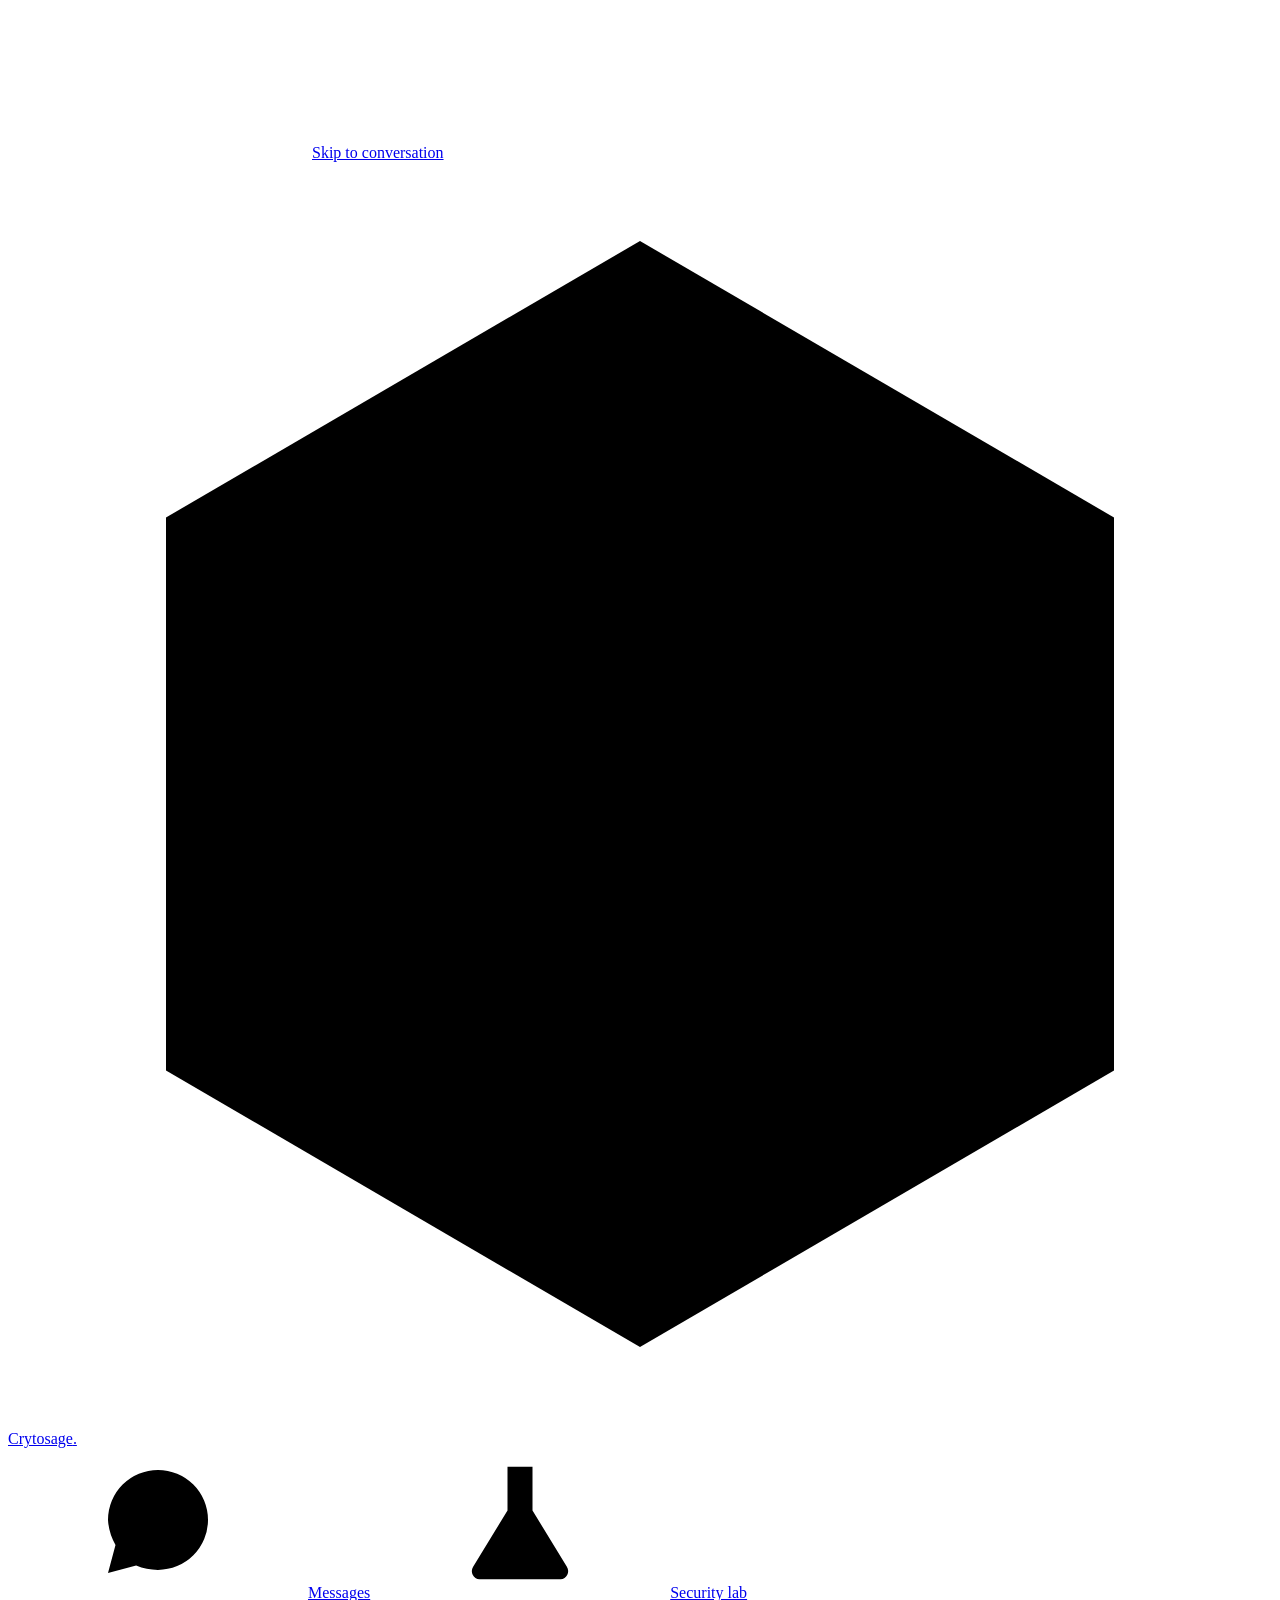
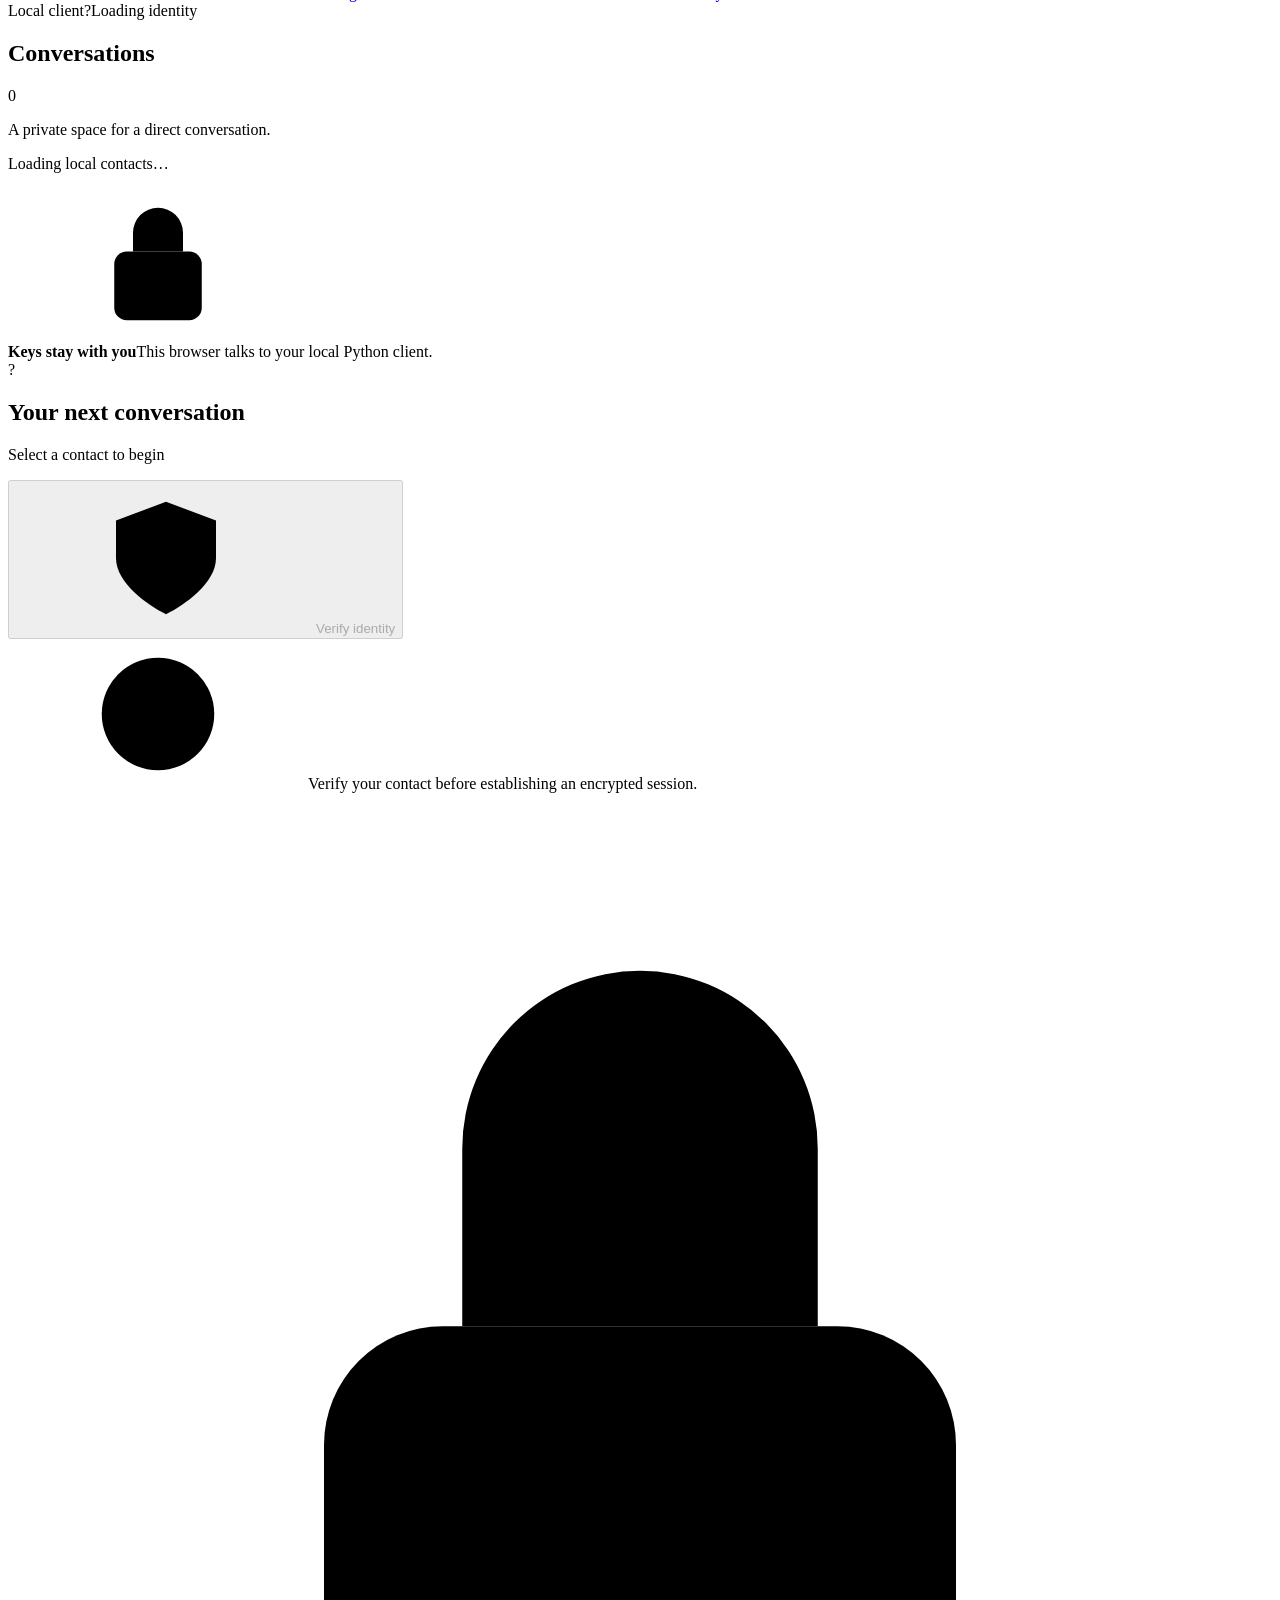
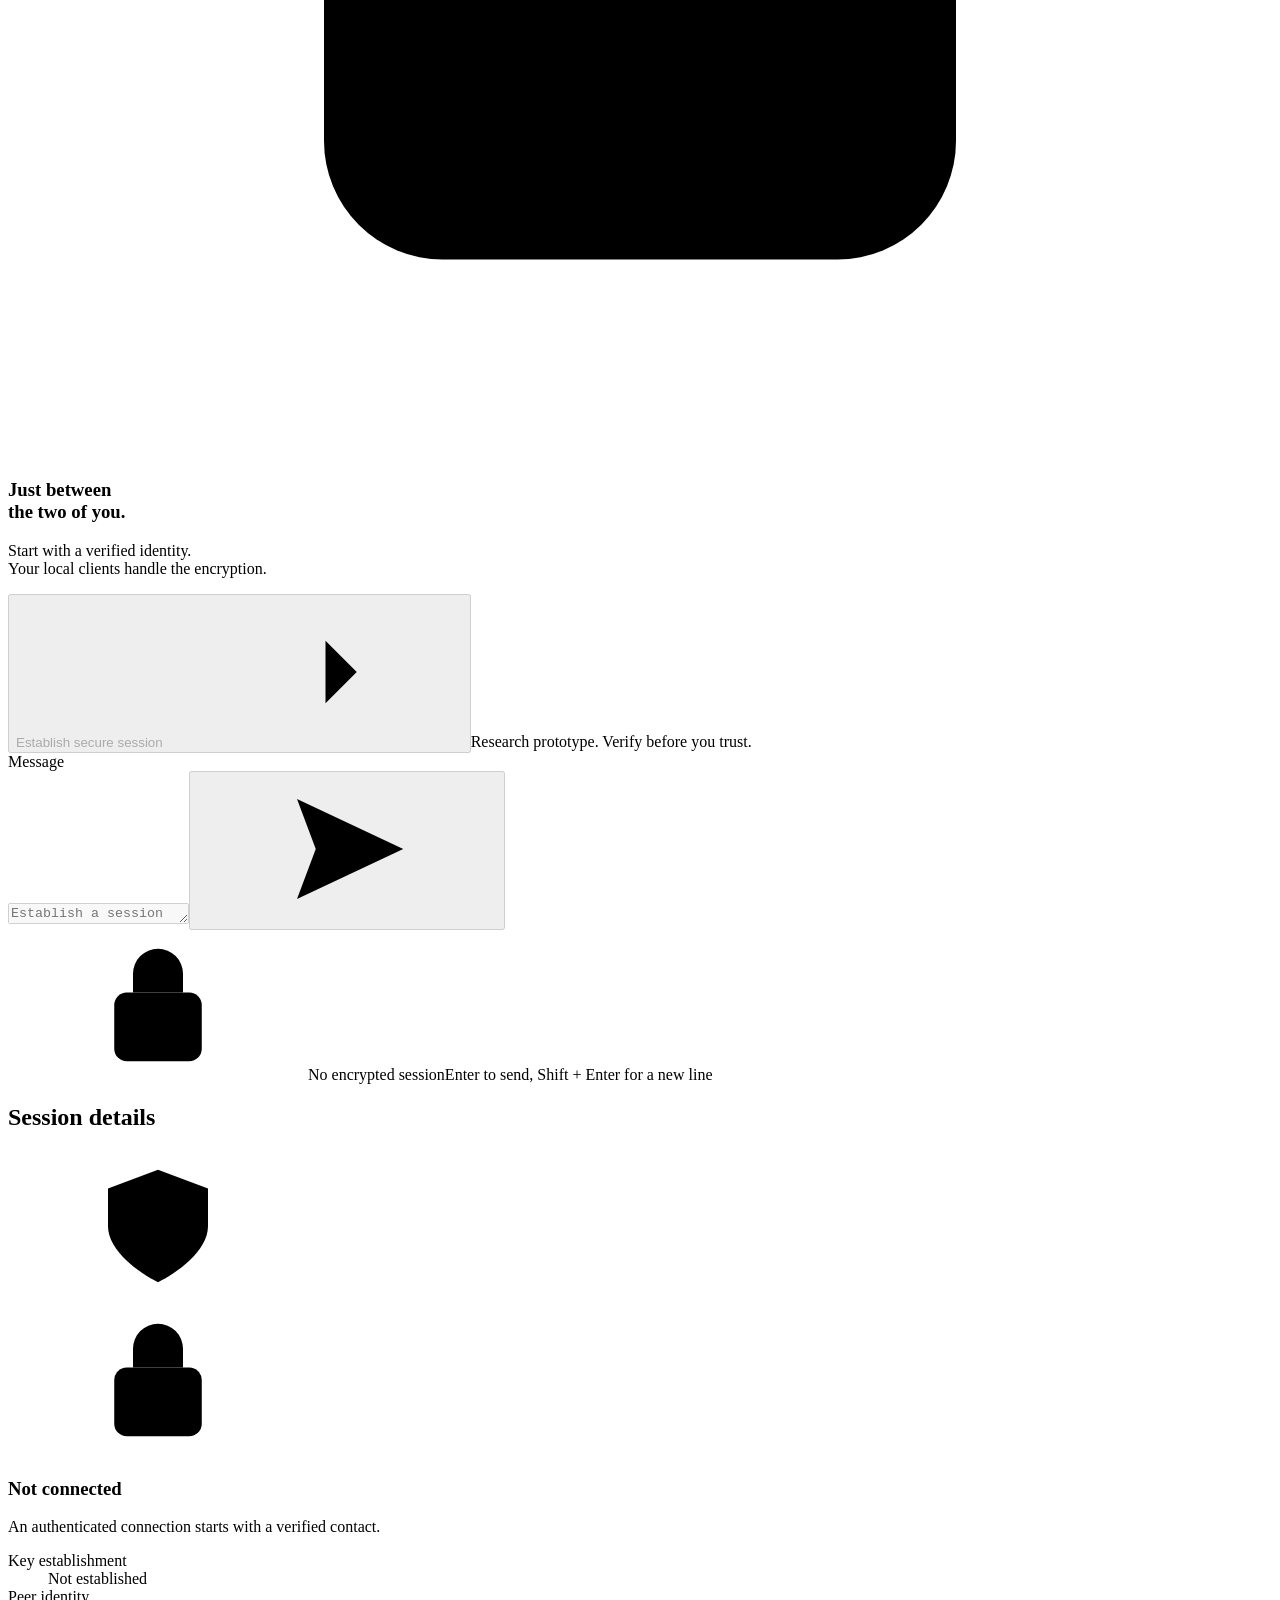
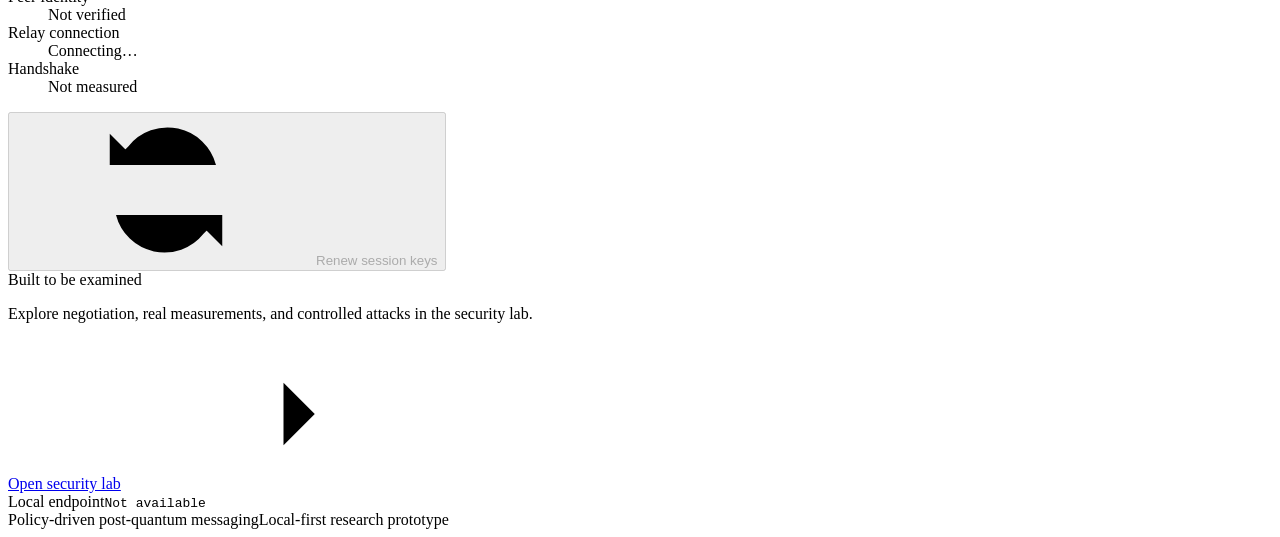
==== client/static/index.html @ b9f287d2 "checkpoint: preserve audited Crytosage V1" ====
<!doctype html>
<html lang="en">
<head>
  <meta charset="utf-8">
  <meta name="viewport" content="width=device-width,initial-scale=1">
  <meta name="color-scheme" content="light">
  <meta name="description" content="A local research messenger with verified identities, policy-driven post-quantum encryption, and an inspectable security lab.">
  <title>Crytosage: Private conversations, examined.</title>
  <link rel="icon" href="/static/favicon.svg" type="image/svg+xml">
  <link rel="stylesheet" href="/static/styles.css">
  <script src="/static/app.js" defer></script>
</head>
<body>
<svg class="icon-library" xmlns="http://www.w3.org/2000/svg" aria-hidden="true"><defs>
  <symbol id="i-message" viewBox="0 0 24 24"><path d="M20 11.5a8 8 0 0 1-8 8 9 9 0 0 1-3.5-.7L4 20l1.2-4.5A9 9 0 0 1 4 11.5a8 8 0 0 1 16 0Z"/><path d="M8 10h8M8 14h5"/></symbol>
  <symbol id="i-shield" viewBox="0 0 24 24"><path d="m12 3 8 3v6c0 4-5 7.5-8 9-3-1.5-8-5-8-9V6l8-3Z"/><path d="m8.5 12 2.5 2.5 4.5-5"/></symbol>
  <symbol id="i-lock" viewBox="0 0 24 24"><rect x="5" y="10" width="14" height="11" rx="2"/><path d="M8 10V7a4 4 0 0 1 8 0v3M12 14v3"/></symbol>
  <symbol id="i-arrow" viewBox="0 0 24 24"><path d="M5 12h14m-5-5 5 5-5 5"/></symbol>
  <symbol id="i-send" viewBox="0 0 24 24"><path d="m4 4 17 8-17 8 3-8-3-8Zm3 8h14"/></symbol>
  <symbol id="i-refresh" viewBox="0 0 24 24"><path d="M20 8a8 8 0 0 0-14-3L3 8m0-5v5h5m-4 8a8 8 0 0 0 14 3l3-3m0 5v-5h-5"/></symbol>
  <symbol id="i-check" viewBox="0 0 24 24"><path d="m5 12 4 4L19 6"/></symbol>
  <symbol id="i-close" viewBox="0 0 24 24"><path d="m6 6 12 12M6 18 18 6"/></symbol>
  <symbol id="i-flask" viewBox="0 0 24 24"><path d="M9 3h6m-5 0v7L4.5 19a1.3 1.3 0 0 0 1 2h13a1.3 1.3 0 0 0 1-2L14 10V3M7 15h10"/></symbol>
  <symbol id="i-chart" viewBox="0 0 24 24"><path d="M4 3v18h17M8 16v-5m5 5V7m5 9V4"/></symbol>
  <symbol id="i-copy" viewBox="0 0 24 24"><rect x="8" y="8" width="12" height="13" rx="2"/><path d="M16 8V3H4v13h4"/></symbol>
  <symbol id="i-info" viewBox="0 0 24 24"><circle cx="12" cy="12" r="9"/><path d="M12 11v6m0-10v1"/></symbol>
</defs></svg>
<a class="skip-link" href="#main">Skip to conversation</a>
<div class="app-shell">
  <header class="topbar">
    <a href="#messages" class="wordmark" aria-label="Crytosage home"><svg class="brand-mark" viewBox="0 0 32 32" aria-hidden="true"><path d="M16 2 28 9v14l-12 7L4 23V9Z"/><path d="m10 12 6-3 6 3v8l-6 3-6-3Z"/></svg><span>Crytosage<span class="wordmark-period">.</span></span></a>
    <nav class="main-nav" aria-label="Workspace"><a href="#messages" class="nav-item active" data-view="messages"><svg class="icon" aria-hidden="true"><use href="#i-message"/></svg>Messages</a><a href="#overview" class="nav-item" data-view="overview"><svg class="icon" aria-hidden="true"><use href="#i-flask"/></svg>Security lab</a></nav>
    <div class="identity-menu"><span class="local-label">Local client</span><span class="identity-avatar" id="identity-avatar">?</span><span id="identity-name">Loading identity</span></div>
  </header>
  <div id="connection-warning" class="connection-warning" role="status" hidden>Local client unavailable. Checking the connection…</div>
  <div id="notice" class="notice" role="alert" hidden><span id="notice-text"></span><button type="button" class="icon-button" id="dismiss-notice" aria-label="Dismiss notification"><svg class="icon" aria-hidden="true"><use href="#i-close"/></svg></button></div>
  <div class="workspace" id="messages-view">
    <aside class="contacts-panel" aria-label="Conversations">
      <div class="panel-heading"><h1>Conversations</h1><span class="count" id="contact-count">0</span></div>
      <p class="sidebar-description">A private space for a direct conversation.</p>
      <div class="contact-list" id="contact-list"><p class="loading-label">Loading local contacts…</p></div>
      <div class="sidebar-footer"><svg class="icon" aria-hidden="true"><use href="#i-lock"/></svg><div><strong>Keys stay with you</strong><span>This browser talks to your local Python client.</span></div></div>
    </aside>
    <main class="conversation" id="main" tabindex="-1">
      <header class="conversation-header"><div class="peer-identity"><span class="peer-avatar" id="peer-avatar">?</span><div><h2 id="peer-name">Your next conversation</h2><p id="peer-status">Select a contact to begin</p></div></div><button type="button" class="button button-quiet" id="verify-button" disabled><svg class="icon" aria-hidden="true"><use href="#i-shield"/></svg><span>Verify identity</span></button></header>
      <div class="session-banner" id="session-banner"><svg class="icon" aria-hidden="true"><use href="#i-info"/></svg><span id="session-banner-text">Verify your contact before establishing an encrypted session.</span></div>
      <div class="message-scroll" id="message-scroll">
        <div class="conversation-empty" id="conversation-empty"><div class="empty-symbol"><svg viewBox="0 0 64 64" aria-hidden="true"><rect x="16" y="27" width="32" height="27" rx="6"/><path d="M23 27V18a9 9 0 0 1 18 0v9M32 37v7"/></svg></div><h3>Just between<br>the two of you.</h3><p>Start with a verified identity.<br>Your local clients handle the encryption.</p><button type="button" class="button button-primary" id="start-button" disabled>Establish secure session<svg class="icon" aria-hidden="true"><use href="#i-arrow"/></svg></button><span class="empty-footnote">Research prototype. Verify before you trust.</span></div>
        <ol class="messages" id="messages" aria-label="Conversation messages" aria-live="polite" aria-relevant="additions" hidden></ol>
      </div>
      <form class="composer" id="message-form"><label class="sr-only" for="message-input">Message</label><div class="composer-input-wrap"><textarea id="message-input" rows="1" maxlength="4000" placeholder="Establish a session to write a message…" disabled></textarea><button type="submit" class="send-button" id="send-button" aria-label="Send encrypted message" disabled><svg class="icon" aria-hidden="true"><use href="#i-send"/></svg></button></div><div class="composer-meta"><span><svg class="icon" aria-hidden="true"><use href="#i-lock"/></svg><span id="composer-status">No encrypted session</span></span><span>Enter to send, Shift + Enter for a new line</span></div></form>
    </main>
    <aside class="session-panel" aria-label="Session information"><div class="panel-heading"><h2>Session details</h2><svg class="icon" aria-hidden="true"><use href="#i-shield"/></svg></div><div class="session-state"><span class="session-state-icon"><svg class="icon" aria-hidden="true"><use href="#i-lock"/></svg></span><h3 id="session-state-label">Not connected</h3><p id="session-state-description">An authenticated connection starts with a verified contact.</p></div><dl class="session-properties"><div><dt>Key establishment</dt><dd id="detail-algorithm">Not established</dd></div><div><dt>Peer identity</dt><dd id="detail-trust">Not verified</dd></div><div><dt>Relay connection</dt><dd id="detail-relay">Connecting…</dd></div><div><dt>Handshake</dt><dd id="detail-handshake">Not measured</dd></div></dl><button type="button" class="button button-outline full-width" id="rekey-button" disabled><svg class="icon" aria-hidden="true"><use href="#i-refresh"/></svg>Renew session keys</button><div class="research-note"><span class="small-heading">Built to be examined</span><p>Explore negotiation, real measurements, and controlled attacks in the security lab.</p><a href="#overview">Open security lab<svg class="icon" aria-hidden="true"><use href="#i-arrow"/></svg></a></div><div class="client-location"><span class="client-label">Local endpoint</span><code id="client-endpoint">Not available</code></div></aside>
  </div>
  <main class="lab-view" id="lab-view" tabindex="-1" hidden>
    <header class="lab-heading"><div><h1>Security, under examination.</h1><p>Observe the protocol. Challenge its boundaries. Measure what runs.</p></div><span class="research-badge"><svg class="icon" aria-hidden="true"><use href="#i-flask"/></svg>Research prototype</span></header>
    <nav class="lab-tabs" aria-label="Security lab sections"><a href="#overview" data-lab="overview">Session overview</a><a href="#attacks" data-lab="attacks">Attack lab</a><a href="#benchmarks" data-lab="benchmarks">Benchmarks</a></nav>
    <section class="lab-section" id="overview-section" aria-labelledby="overview-title"><div class="section-title"><h2 id="overview-title">The current session</h2><span id="lab-session-status">No session established</span></div><div class="overview-grid"><div class="overview-main"><dl class="metric-strip"><div><dt>Selected algorithm</dt><dd id="lab-algorithm">Not established</dd></div><div><dt>Security level</dt><dd id="lab-security-level">Not available</dd></div><div><dt>Handshake time</dt><dd id="lab-handshake">Not measured</dd></div></dl><div class="decision-block"><h3>Why this algorithm?</h3><p id="selection-reason">The policy engine will explain its decision after authenticated negotiation.</p></div><div class="metric-table-wrap"><h3>Client measurements</h3><table class="data-table"><thead><tr><th scope="col">Measurement</th><th scope="col">Observed value</th></tr></thead><tbody id="metrics-body"><tr><td colspan="2" class="empty-table">Measurements appear after a session runs.</td></tr></tbody></table></div></div><aside class="protocol-note"><h3>A clear trust boundary.</h3><p>The relay routes encrypted envelopes. Identity signing, shared-secret derivation, and message encryption belong to the local Python clients.</p><p class="muted">This simplified research protocol is not Signal’s Double Ratchet or a production-certified messenger.</p><a href="#messages">Back to the conversation<svg class="icon" aria-hidden="true"><use href="#i-arrow"/></svg></a></aside></div><div class="section-title event-title"><h2>Security event history</h2><span>Reported by this local client</span></div><ol id="events-list" class="events-list"><li class="empty-table">No events recorded yet.</li></ol></section>
    <section class="lab-section" id="attacks-section" aria-labelledby="attacks-title" hidden><div class="section-title"><div><h2 id="attacks-title">Put the protocol to the test.</h2><p>Controlled attacks against this project’s own session. Results come from real validation.</p></div></div><div class="attack-layout"><form id="attack-form" class="attack-form"><label for="attack-scenario">Attack scenario</label><select id="attack-scenario"><option value="downgrade">Algorithm downgrade</option><option value="identity">Identity substitution</option><option value="replay">Message replay</option><option value="tamper">Ciphertext tampering</option><option value="invalid">Invalid cryptographic input</option></select><p id="attack-explanation" class="field-hint">Modify authenticated negotiation to try to force a different algorithm.</p><button type="submit" class="button button-primary" id="attack-button"><svg class="icon" aria-hidden="true"><use href="#i-flask"/></svg>Run controlled attack</button><p class="muted small">Experiments use an isolated real protocol pair. Your active conversation is unchanged.</p></form><div class="attack-result" id="attack-result" aria-live="polite"><svg class="icon" aria-hidden="true"><use href="#i-shield"/></svg><h3>No experiment run yet.</h3><p>Select a scenario to see whether the client rejects it, and why.</p></div></div><div class="section-title event-title"><h2>Automated security checks</h2><button type="button" id="report-button" class="button button-outline">Load latest test report</button></div><div id="test-report" class="report-output"><p class="empty-table">Load the report to inspect recorded test outcomes.</p></div></section>
    <section class="lab-section" id="benchmarks-section" aria-labelledby="benchmarks-title" hidden><div class="section-title"><div><h2 id="benchmarks-title">Measure the real implementation.</h2><p>Compare available KEMs at equivalent security levels. Unavailable algorithms stay visible.</p></div><button type="button" class="button button-primary" id="benchmark-button"><svg class="icon" aria-hidden="true"><use href="#i-chart"/></svg>Run 10 trials</button></div><div class="benchmark-caution"><svg class="icon" aria-hidden="true"><use href="#i-info"/></svg><p>These are local research measurements, not a security ranking. Host load and implementation versions affect results.</p></div><div id="benchmark-output"><p class="empty-table benchmark-empty">No benchmark results yet. Run a trial to collect latency, size, CPU, and memory measurements.</p></div></section>
  </main>
  <footer class="app-footer"><span>Policy-driven post-quantum messaging</span><span>Local-first research prototype</span></footer>
</div>
<dialog id="verify-dialog" aria-labelledby="verify-title"><form id="verify-form"><div class="dialog-heading"><h2 id="verify-title">Know who you’re talking to.</h2><button type="button" class="icon-button" id="close-verify" aria-label="Close identity verification"><svg class="icon" aria-hidden="true"><use href="#i-close"/></svg></button></div><p>Compare these fingerprints through a trusted channel. A valid signature alone does not establish who your contact is.</p><div class="fingerprint-block"><span>Your identity: <strong id="verify-self-name">Not available</strong></span><code id="self-fingerprint">Not available</code><button type="button" id="copy-fingerprint" class="button button-quiet"><svg class="icon" aria-hidden="true"><use href="#i-copy"/></svg>Copy your fingerprint</button></div><div class="fingerprint-block"><span>Presented identity: <strong id="verify-peer-name">Not available</strong></span><code id="peer-fingerprint">Not available</code></div><label for="trusted-fingerprint">Fingerprint confirmed through your trusted channel</label><input id="trusted-fingerprint" name="fingerprint" type="text" autocomplete="off" spellcheck="false" required placeholder="Paste the independently confirmed fingerprint"><p class="field-hint">Ask your contact to read their own fingerprint. Do not use the relay as your verification channel.</p><p id="verify-error" class="inline-error" role="alert" hidden></p><button type="submit" class="button button-primary full-width" id="trust-submit"><svg class="icon" aria-hidden="true"><use href="#i-shield"/></svg>Verify and trust contact</button></form></dialog>
<noscript><div class="noscript">JavaScript is required for the local messaging interface. Your client and relay can still be tested from the command line.</div></noscript>
</body>
</html>
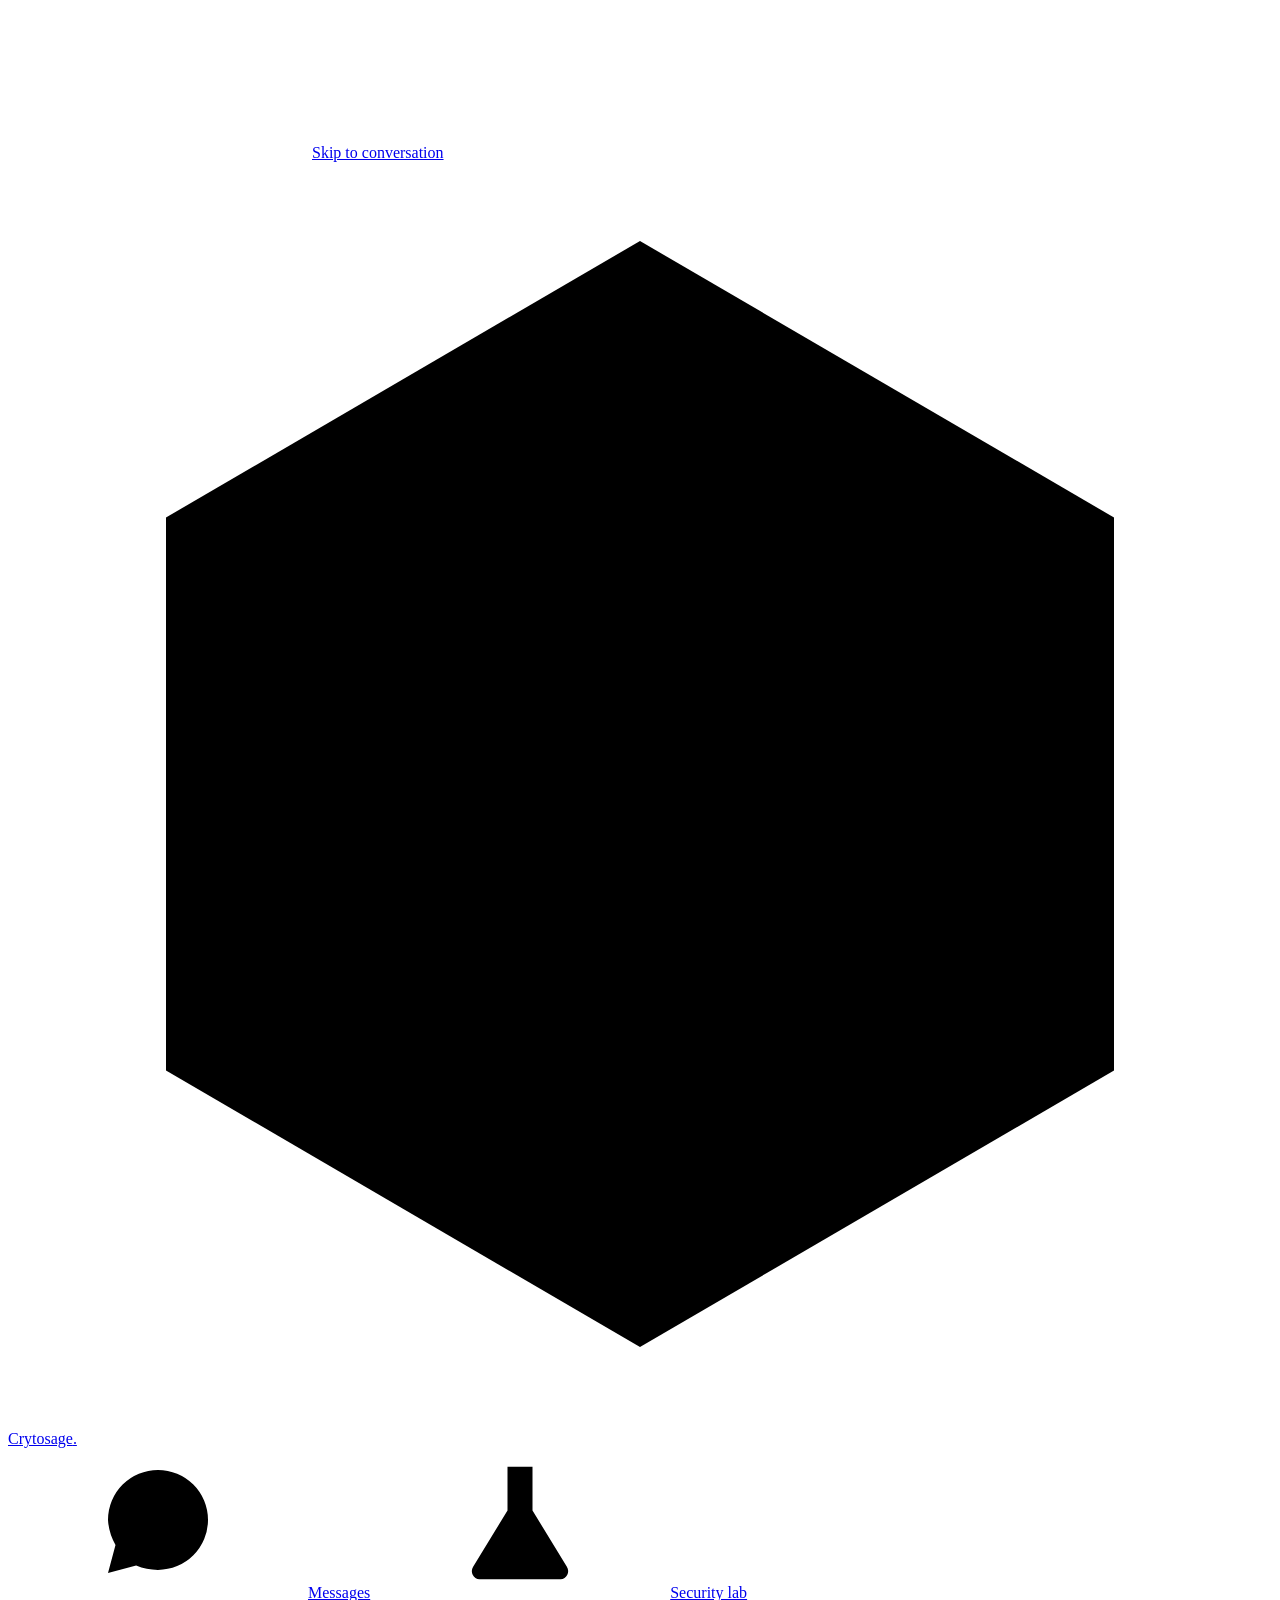
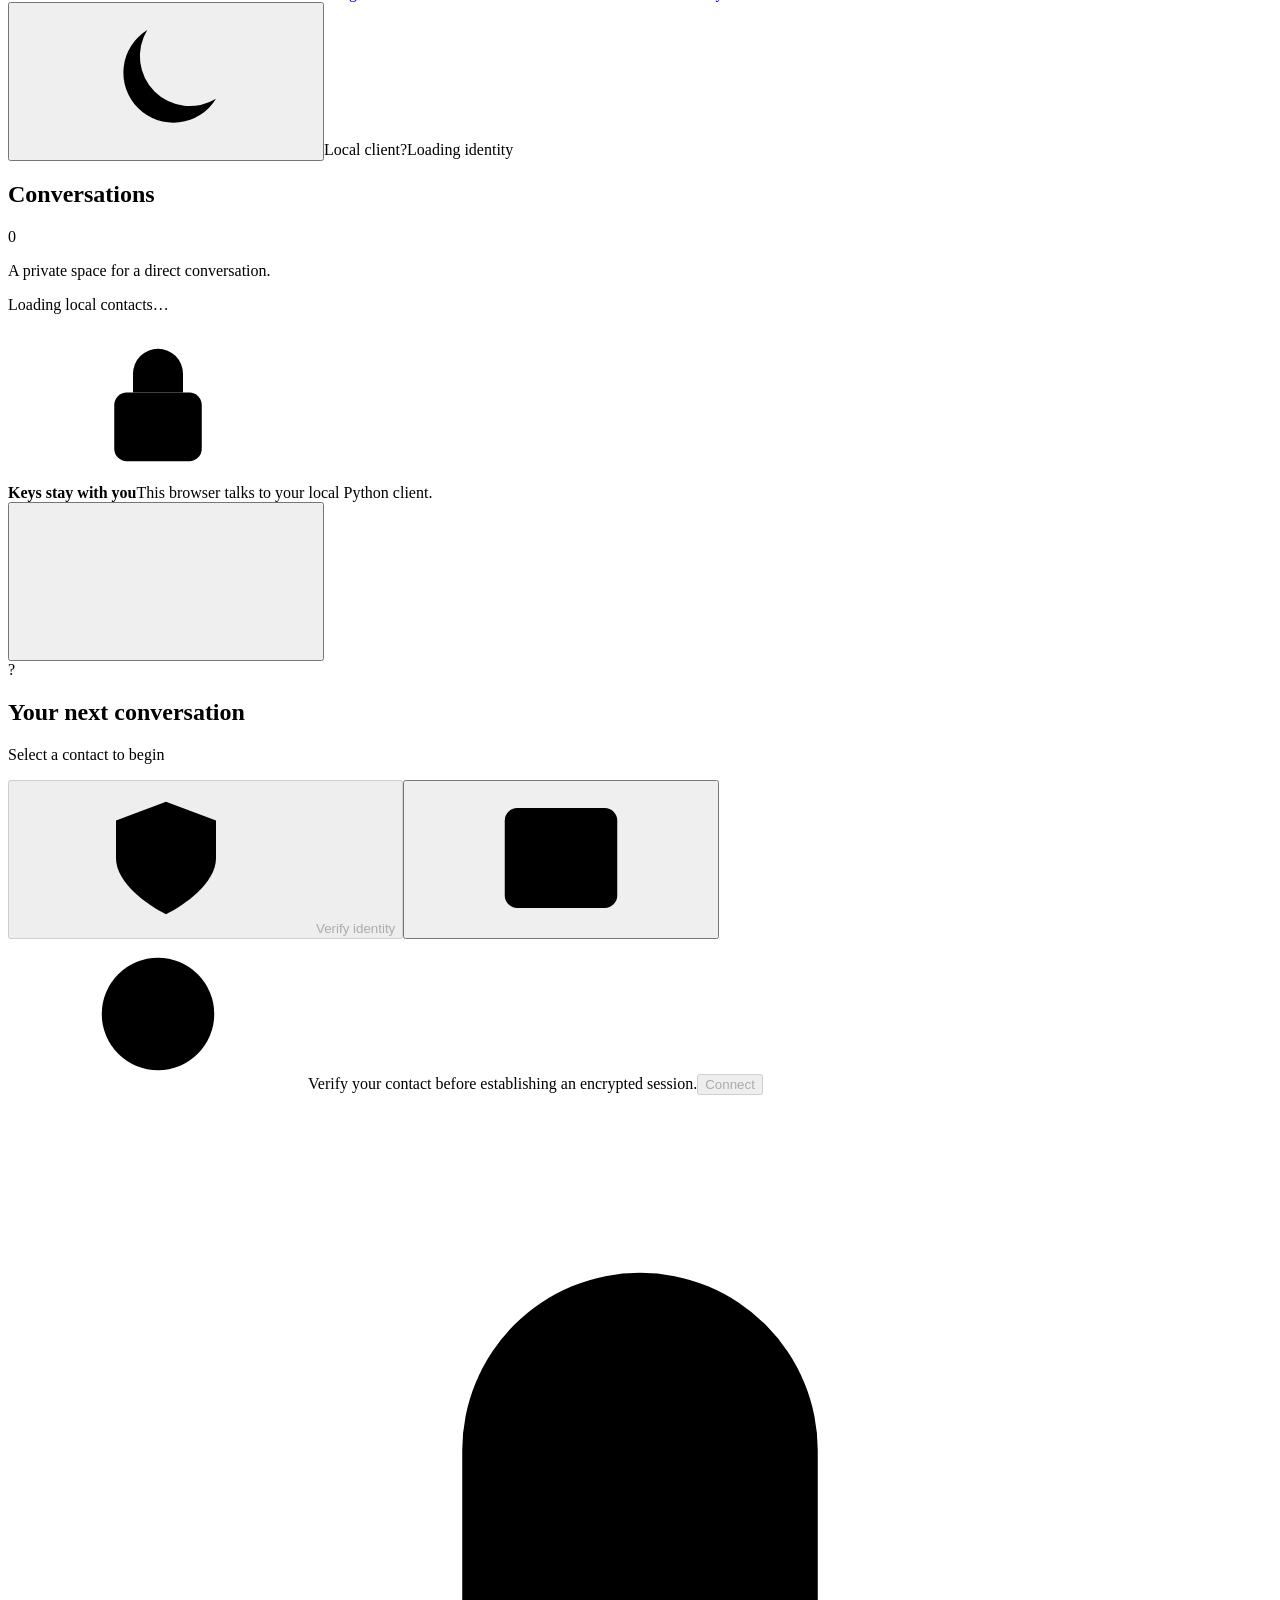
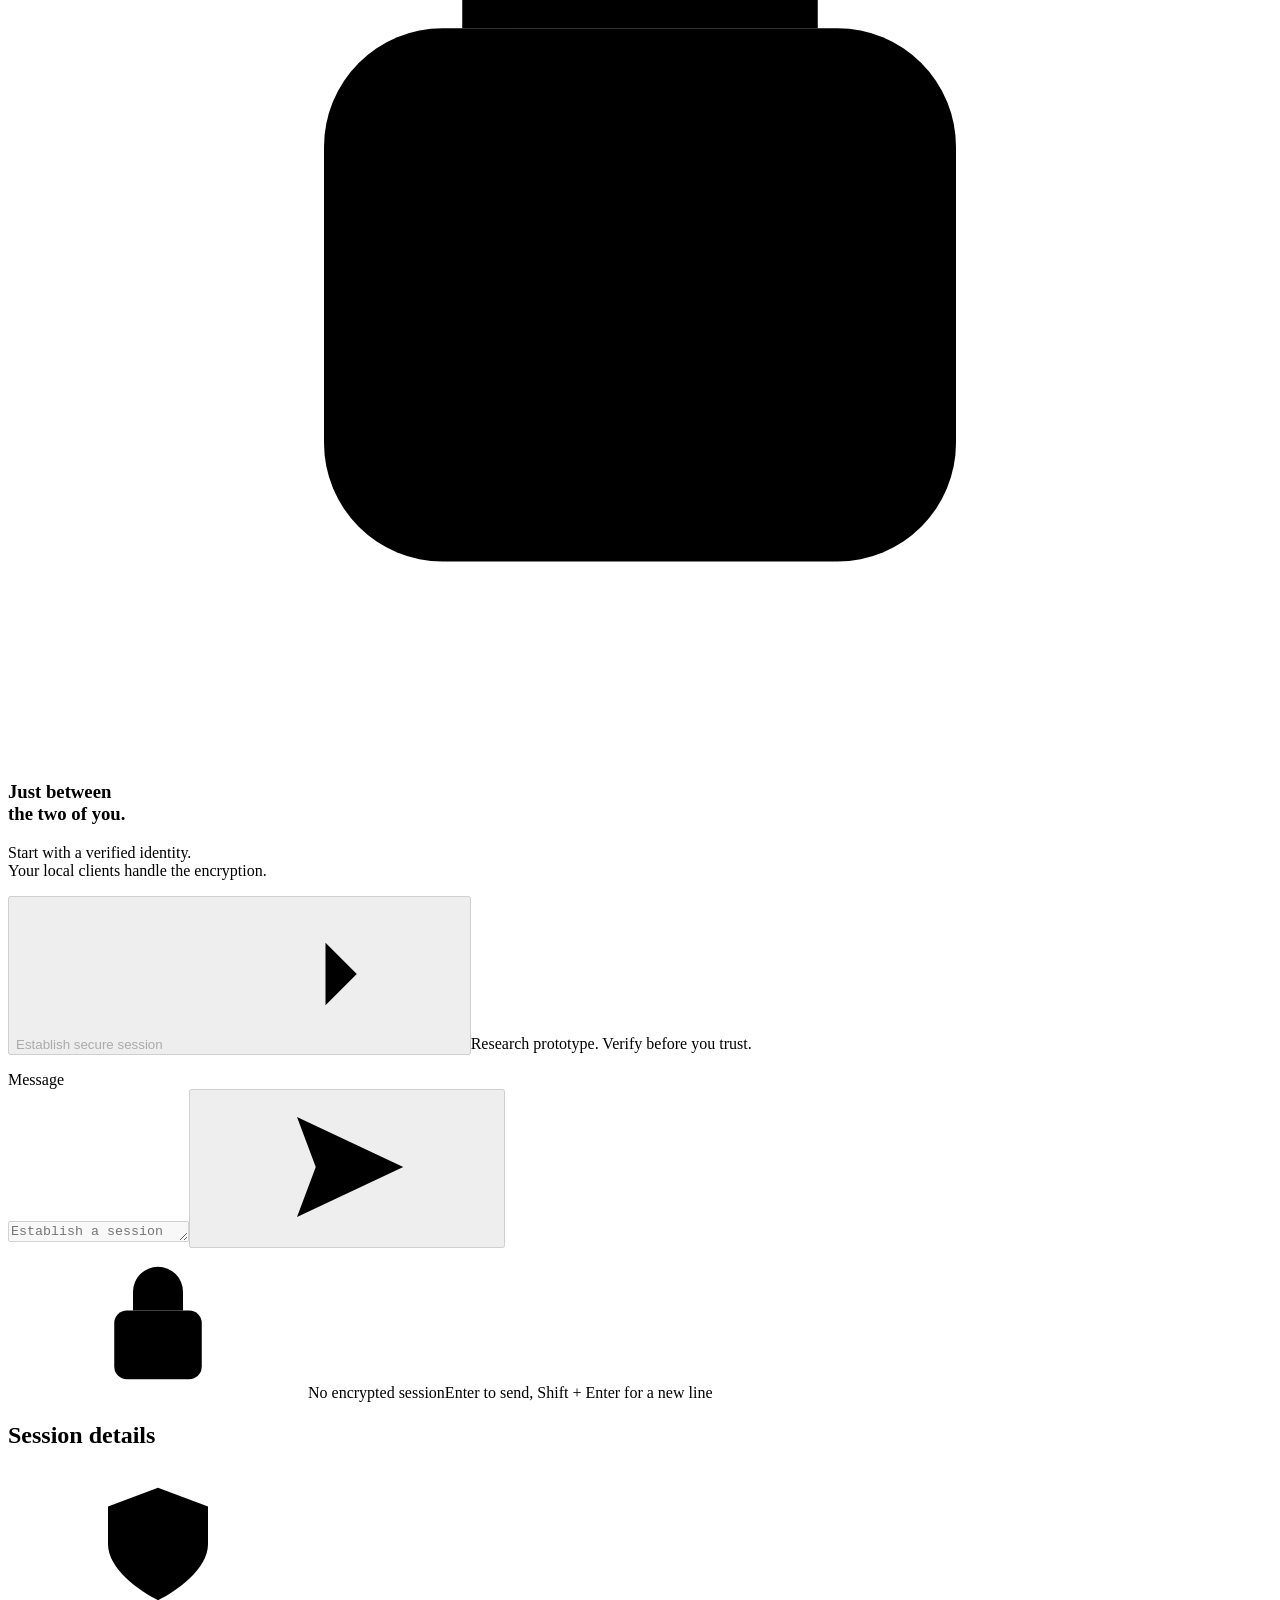
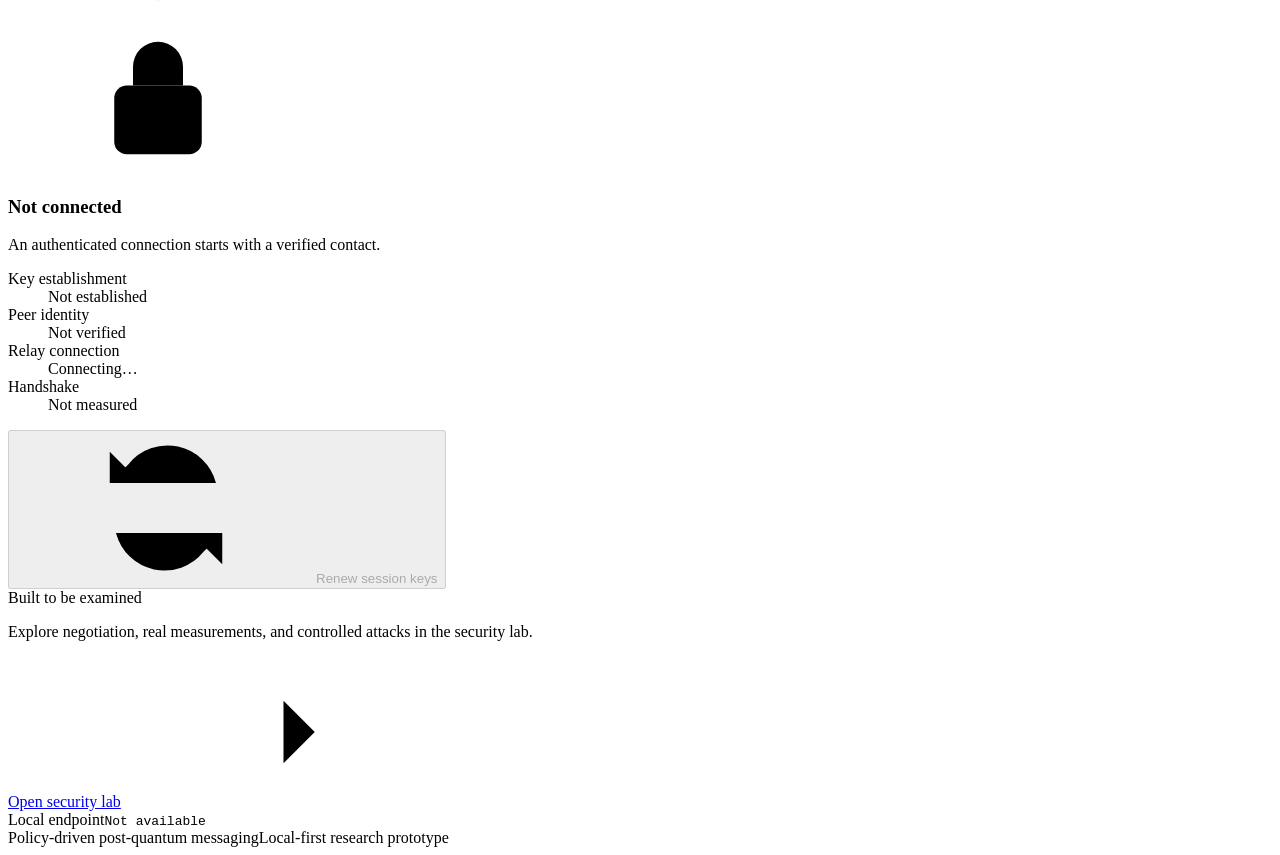
==== commit 9a618776: "checkpoint: expand Crytosage V2 security and research tools" ====
--- a/client/static/index.html
+++ b/client/static/index.html
@@ -3,7 +3,7 @@
 <head>
   <meta charset="utf-8">
   <meta name="viewport" content="width=device-width,initial-scale=1">
-  <meta name="color-scheme" content="light">
+  <meta name="color-scheme" content="light dark">
   <meta name="description" content="A local research messenger with verified identities, policy-driven post-quantum encryption, and an inspectable security lab.">
   <title>Crytosage: Private conversations, examined.</title>
   <link rel="icon" href="/static/favicon.svg" type="image/svg+xml">
@@ -24,44 +24,53 @@
   <symbol id="i-chart" viewBox="0 0 24 24"><path d="M4 3v18h17M8 16v-5m5 5V7m5 9V4"/></symbol>
   <symbol id="i-copy" viewBox="0 0 24 24"><rect x="8" y="8" width="12" height="13" rx="2"/><path d="M16 8V3H4v13h4"/></symbol>
   <symbol id="i-info" viewBox="0 0 24 24"><circle cx="12" cy="12" r="9"/><path d="M12 11v6m0-10v1"/></symbol>
+  <symbol id="i-moon" viewBox="0 0 24 24"><path d="M20 15a8 8 0 0 1-11-11 8 8 0 1 0 11 11Z"/></symbol>
+  <symbol id="i-panel" viewBox="0 0 24 24"><rect x="3" y="4" width="18" height="16" rx="2"/><path d="M15 4v16"/></symbol>
+  <symbol id="i-menu" viewBox="0 0 24 24"><path d="M4 6h16M4 12h16M4 18h16"/></symbol>
 </defs></svg>
 <a class="skip-link" href="#main">Skip to conversation</a>
 <div class="app-shell">
   <header class="topbar">
     <a href="#messages" class="wordmark" aria-label="Crytosage home"><svg class="brand-mark" viewBox="0 0 32 32" aria-hidden="true"><path d="M16 2 28 9v14l-12 7L4 23V9Z"/><path d="m10 12 6-3 6 3v8l-6 3-6-3Z"/></svg><span>Crytosage<span class="wordmark-period">.</span></span></a>
     <nav class="main-nav" aria-label="Workspace"><a href="#messages" class="nav-item active" data-view="messages"><svg class="icon" aria-hidden="true"><use href="#i-message"/></svg>Messages</a><a href="#overview" class="nav-item" data-view="overview"><svg class="icon" aria-hidden="true"><use href="#i-flask"/></svg>Security lab</a></nav>
-    <div class="identity-menu"><span class="local-label">Local client</span><span class="identity-avatar" id="identity-avatar">?</span><span id="identity-name">Loading identity</span></div>
+    <div class="identity-menu"><button type="button" class="icon-button" id="theme-toggle" aria-label="Switch to dark mode" aria-pressed="false"><svg class="icon" aria-hidden="true"><use href="#i-moon"/></svg></button><span class="local-label">Local client</span><span class="identity-avatar" id="identity-avatar">?</span><span id="identity-name">Loading identity</span></div>
   </header>
   <div id="connection-warning" class="connection-warning" role="status" hidden>Local client unavailable. Checking the connection…</div>
   <div id="notice" class="notice" role="alert" hidden><span id="notice-text"></span><button type="button" class="icon-button" id="dismiss-notice" aria-label="Dismiss notification"><svg class="icon" aria-hidden="true"><use href="#i-close"/></svg></button></div>
   <div class="workspace" id="messages-view">
-    <aside class="contacts-panel" aria-label="Conversations">
+    <aside id="contacts-panel" class="contacts-panel" aria-label="Conversations">
       <div class="panel-heading"><h1>Conversations</h1><span class="count" id="contact-count">0</span></div>
       <p class="sidebar-description">A private space for a direct conversation.</p>
       <div class="contact-list" id="contact-list"><p class="loading-label">Loading local contacts…</p></div>
       <div class="sidebar-footer"><svg class="icon" aria-hidden="true"><use href="#i-lock"/></svg><div><strong>Keys stay with you</strong><span>This browser talks to your local Python client.</span></div></div>
     </aside>
     <main class="conversation" id="main" tabindex="-1">
-      <header class="conversation-header"><div class="peer-identity"><span class="peer-avatar" id="peer-avatar">?</span><div><h2 id="peer-name">Your next conversation</h2><p id="peer-status">Select a contact to begin</p></div></div><button type="button" class="button button-quiet" id="verify-button" disabled><svg class="icon" aria-hidden="true"><use href="#i-shield"/></svg><span>Verify identity</span></button></header>
-      <div class="session-banner" id="session-banner"><svg class="icon" aria-hidden="true"><use href="#i-info"/></svg><span id="session-banner-text">Verify your contact before establishing an encrypted session.</span></div>
+      <header class="conversation-header"><button type="button" class="icon-button mobile-menu" id="contacts-toggle" aria-label="Show conversations" aria-expanded="false" aria-controls="contacts-panel"><svg class="icon" aria-hidden="true"><use href="#i-menu"/></svg></button><div class="peer-identity"><span class="peer-avatar" id="peer-avatar">?</span><div><h2 id="peer-name">Your next conversation</h2><p id="peer-status">Select a contact to begin</p></div></div><button type="button" class="button button-quiet" id="verify-button" disabled><svg class="icon" aria-hidden="true"><use href="#i-shield"/></svg><span>Verify identity</span></button><button type="button" class="icon-button" id="details-toggle" aria-label="Toggle session details" aria-expanded="true" aria-controls="session-details"><svg class="icon" aria-hidden="true"><use href="#i-panel"/></svg></button></header>
+      <div class="session-banner" id="session-banner"><svg class="icon" aria-hidden="true"><use href="#i-info"/></svg><span id="session-banner-text">Verify your contact before establishing an encrypted session.</span><button type="button" id="reconnect-button" class="button button-outline" disabled>Connect</button></div>
       <div class="message-scroll" id="message-scroll">
         <div class="conversation-empty" id="conversation-empty"><div class="empty-symbol"><svg viewBox="0 0 64 64" aria-hidden="true"><rect x="16" y="27" width="32" height="27" rx="6"/><path d="M23 27V18a9 9 0 0 1 18 0v9M32 37v7"/></svg></div><h3>Just between<br>the two of you.</h3><p>Start with a verified identity.<br>Your local clients handle the encryption.</p><button type="button" class="button button-primary" id="start-button" disabled>Establish secure session<svg class="icon" aria-hidden="true"><use href="#i-arrow"/></svg></button><span class="empty-footnote">Research prototype. Verify before you trust.</span></div>
-        <ol class="messages" id="messages" aria-label="Conversation messages" aria-live="polite" aria-relevant="additions" hidden></ol>
+        <ol class="messages" id="messages" aria-label="Conversation messages"  hidden></ol>
       </div>
-      <form class="composer" id="message-form"><label class="sr-only" for="message-input">Message</label><div class="composer-input-wrap"><textarea id="message-input" rows="1" maxlength="4000" placeholder="Establish a session to write a message…" disabled></textarea><button type="submit" class="send-button" id="send-button" aria-label="Send encrypted message" disabled><svg class="icon" aria-hidden="true"><use href="#i-send"/></svg></button></div><div class="composer-meta"><span><svg class="icon" aria-hidden="true"><use href="#i-lock"/></svg><span id="composer-status">No encrypted session</span></span><span>Enter to send, Shift + Enter for a new line</span></div></form>
+      <p id="message-announcement" class="sr-only" role="status" aria-live="polite"></p><form class="composer" id="message-form"><label class="sr-only" for="message-input">Message</label><div class="composer-input-wrap"><textarea id="message-input" rows="1" maxlength="4000" placeholder="Establish a session to write a message…" disabled></textarea><button type="submit" class="send-button" id="send-button" aria-label="Send encrypted message" disabled><svg class="icon" aria-hidden="true"><use href="#i-send"/></svg></button></div><div class="composer-meta"><span><svg class="icon" aria-hidden="true"><use href="#i-lock"/></svg><span id="composer-status">No encrypted session</span></span><span>Enter to send, Shift + Enter for a new line</span></div></form>
     </main>
-    <aside class="session-panel" aria-label="Session information"><div class="panel-heading"><h2>Session details</h2><svg class="icon" aria-hidden="true"><use href="#i-shield"/></svg></div><div class="session-state"><span class="session-state-icon"><svg class="icon" aria-hidden="true"><use href="#i-lock"/></svg></span><h3 id="session-state-label">Not connected</h3><p id="session-state-description">An authenticated connection starts with a verified contact.</p></div><dl class="session-properties"><div><dt>Key establishment</dt><dd id="detail-algorithm">Not established</dd></div><div><dt>Peer identity</dt><dd id="detail-trust">Not verified</dd></div><div><dt>Relay connection</dt><dd id="detail-relay">Connecting…</dd></div><div><dt>Handshake</dt><dd id="detail-handshake">Not measured</dd></div></dl><button type="button" class="button button-outline full-width" id="rekey-button" disabled><svg class="icon" aria-hidden="true"><use href="#i-refresh"/></svg>Renew session keys</button><div class="research-note"><span class="small-heading">Built to be examined</span><p>Explore negotiation, real measurements, and controlled attacks in the security lab.</p><a href="#overview">Open security lab<svg class="icon" aria-hidden="true"><use href="#i-arrow"/></svg></a></div><div class="client-location"><span class="client-label">Local endpoint</span><code id="client-endpoint">Not available</code></div></aside>
+    <aside id="session-details" class="session-panel" aria-label="Session information"><div class="panel-heading"><h2>Session details</h2><svg class="icon" aria-hidden="true"><use href="#i-shield"/></svg></div><div class="session-state"><span class="session-state-icon"><svg class="icon" aria-hidden="true"><use href="#i-lock"/></svg></span><h3 id="session-state-label">Not connected</h3><p id="session-state-description">An authenticated connection starts with a verified contact.</p></div><dl class="session-properties"><div><dt>Key establishment</dt><dd id="detail-algorithm">Not established</dd></div><div><dt>Peer identity</dt><dd id="detail-trust">Not verified</dd></div><div><dt>Relay connection</dt><dd id="detail-relay">Connecting…</dd></div><div><dt>Handshake</dt><dd id="detail-handshake">Not measured</dd></div></dl><button type="button" class="button button-outline full-width" id="rekey-button" disabled><svg class="icon" aria-hidden="true"><use href="#i-refresh"/></svg>Renew session keys</button><div class="research-note"><span class="small-heading">Built to be examined</span><p>Explore negotiation, real measurements, and controlled attacks in the security lab.</p><a href="#overview">Open security lab<svg class="icon" aria-hidden="true"><use href="#i-arrow"/></svg></a></div><div class="client-location"><span class="client-label">Local endpoint</span><code id="client-endpoint">Not available</code></div></aside>
   </div>
   <main class="lab-view" id="lab-view" tabindex="-1" hidden>
     <header class="lab-heading"><div><h1>Security, under examination.</h1><p>Observe the protocol. Challenge its boundaries. Measure what runs.</p></div><span class="research-badge"><svg class="icon" aria-hidden="true"><use href="#i-flask"/></svg>Research prototype</span></header>
-    <nav class="lab-tabs" aria-label="Security lab sections"><a href="#overview" data-lab="overview">Session overview</a><a href="#attacks" data-lab="attacks">Attack lab</a><a href="#benchmarks" data-lab="benchmarks">Benchmarks</a></nav>
-    <section class="lab-section" id="overview-section" aria-labelledby="overview-title"><div class="section-title"><h2 id="overview-title">The current session</h2><span id="lab-session-status">No session established</span></div><div class="overview-grid"><div class="overview-main"><dl class="metric-strip"><div><dt>Selected algorithm</dt><dd id="lab-algorithm">Not established</dd></div><div><dt>Security level</dt><dd id="lab-security-level">Not available</dd></div><div><dt>Handshake time</dt><dd id="lab-handshake">Not measured</dd></div></dl><div class="decision-block"><h3>Why this algorithm?</h3><p id="selection-reason">The policy engine will explain its decision after authenticated negotiation.</p></div><div class="metric-table-wrap"><h3>Client measurements</h3><table class="data-table"><thead><tr><th scope="col">Measurement</th><th scope="col">Observed value</th></tr></thead><tbody id="metrics-body"><tr><td colspan="2" class="empty-table">Measurements appear after a session runs.</td></tr></tbody></table></div></div><aside class="protocol-note"><h3>A clear trust boundary.</h3><p>The relay routes encrypted envelopes. Identity signing, shared-secret derivation, and message encryption belong to the local Python clients.</p><p class="muted">This simplified research protocol is not Signal’s Double Ratchet or a production-certified messenger.</p><a href="#messages">Back to the conversation<svg class="icon" aria-hidden="true"><use href="#i-arrow"/></svg></a></aside></div><div class="section-title event-title"><h2>Security event history</h2><span>Reported by this local client</span></div><ol id="events-list" class="events-list"><li class="empty-table">No events recorded yet.</li></ol></section>
-    <section class="lab-section" id="attacks-section" aria-labelledby="attacks-title" hidden><div class="section-title"><div><h2 id="attacks-title">Put the protocol to the test.</h2><p>Controlled attacks against this project’s own session. Results come from real validation.</p></div></div><div class="attack-layout"><form id="attack-form" class="attack-form"><label for="attack-scenario">Attack scenario</label><select id="attack-scenario"><option value="downgrade">Algorithm downgrade</option><option value="identity">Identity substitution</option><option value="replay">Message replay</option><option value="tamper">Ciphertext tampering</option><option value="invalid">Invalid cryptographic input</option></select><p id="attack-explanation" class="field-hint">Modify authenticated negotiation to try to force a different algorithm.</p><button type="submit" class="button button-primary" id="attack-button"><svg class="icon" aria-hidden="true"><use href="#i-flask"/></svg>Run controlled attack</button><p class="muted small">Experiments use an isolated real protocol pair. Your active conversation is unchanged.</p></form><div class="attack-result" id="attack-result" aria-live="polite"><svg class="icon" aria-hidden="true"><use href="#i-shield"/></svg><h3>No experiment run yet.</h3><p>Select a scenario to see whether the client rejects it, and why.</p></div></div><div class="section-title event-title"><h2>Automated security checks</h2><button type="button" id="report-button" class="button button-outline">Load latest test report</button></div><div id="test-report" class="report-output"><p class="empty-table">Load the report to inspect recorded test outcomes.</p></div></section>
-    <section class="lab-section" id="benchmarks-section" aria-labelledby="benchmarks-title" hidden><div class="section-title"><div><h2 id="benchmarks-title">Measure the real implementation.</h2><p>Compare available KEMs at equivalent security levels. Unavailable algorithms stay visible.</p></div><button type="button" class="button button-primary" id="benchmark-button"><svg class="icon" aria-hidden="true"><use href="#i-chart"/></svg>Run 10 trials</button></div><div class="benchmark-caution"><svg class="icon" aria-hidden="true"><use href="#i-info"/></svg><p>These are local research measurements, not a security ranking. Host load and implementation versions affect results.</p></div><div id="benchmark-output"><p class="empty-table benchmark-empty">No benchmark results yet. Run a trial to collect latency, size, CPU, and memory measurements.</p></div></section>
+    <nav class="lab-tabs" aria-label="Security lab sections"><a href="#overview" data-lab="overview">Session overview</a><a href="#selection" data-lab="selection">Selection inspector</a><a href="#policy" data-lab="policy">Policy manager</a><a href="#protocol" data-lab="protocol">Protocol trace</a><a href="#attacks" data-lab="attacks">Attack lab</a><a href="#benchmarks" data-lab="benchmarks">Benchmarks</a><a href="#research" data-lab="research">Research overview</a><a href="#demo" data-lab="demo">Guided demo</a></nav>
+    <section class="lab-section" id="overview-section" aria-labelledby="overview-title"><div class="section-title"><h2 id="overview-title">The current session</h2><span id="lab-session-status">No session established</span></div><div class="overview-grid"><div class="overview-main"><dl class="metric-strip"><div><dt>Selected algorithm</dt><dd id="lab-algorithm">Not established</dd></div><div><dt>Security level</dt><dd id="lab-security-level">Not available</dd></div><div><dt>Handshake time</dt><dd id="lab-handshake">Not measured</dd></div></dl><div id="encryption-overview" class="overview-facts"></div><div class="decision-block"><h3>Why this algorithm?</h3><p id="selection-reason">The policy engine will explain its decision after authenticated negotiation.</p></div><div class="metric-table-wrap"><h3>Client measurements</h3><table class="data-table"><thead><tr><th scope="col">Measurement</th><th scope="col">Observed value</th></tr></thead><tbody id="metrics-body"><tr><td colspan="2" class="empty-table">Measurements appear after a session runs.</td></tr></tbody></table></div></div><aside class="protocol-note"><h3>A clear trust boundary.</h3><p>The relay routes encrypted envelopes. Identity signing, shared-secret derivation, and message encryption belong to the local Python clients.</p><p class="muted">This simplified research protocol is not Signal’s Double Ratchet or a production-certified messenger.</p><a href="#messages">Back to the conversation<svg class="icon" aria-hidden="true"><use href="#i-arrow"/></svg></a></aside></div><div class="section-title event-title"><h2>Security event history</h2><span>Reported by this local client</span></div><ol id="events-list" class="events-list"><li class="empty-table">No events recorded yet.</li></ol></section>
+    <section class="lab-section" id="attacks-section" aria-labelledby="attacks-title" hidden><div class="section-title"><div><h2 id="attacks-title">Put the protocol to the test.</h2><p>Isolated protocol experiments, using real cryptography. Your active conversation is unchanged.</p></div></div><div class="attack-layout"><form id="attack-form" class="attack-form"><label for="attack-scenario">Attack scenario</label><select id="attack-scenario"><option value="downgrade">Algorithm downgrade</option><option value="identity">Identity substitution</option><option value="replay">Message replay</option><option value="tamper">Ciphertext tampering</option><option value="invalid">Invalid cryptographic input</option></select><p id="attack-explanation" class="field-hint">Modify authenticated negotiation to try to force a different algorithm.</p><button type="submit" class="button button-primary" id="attack-button"><svg class="icon" aria-hidden="true"><use href="#i-flask"/></svg>Run controlled attack</button><p class="muted small">Experiments use an isolated real protocol pair. Your active conversation is unchanged.</p></form><div class="attack-result" id="attack-result" aria-live="polite"><svg class="icon" aria-hidden="true"><use href="#i-shield"/></svg><h3>No experiment run yet.</h3><p>Select a scenario to see whether the client rejects it, and why.</p></div></div><div class="export-actions"><a class="button button-outline" href="/api/export/security.html" download>Download security report</a><a class="button button-quiet" href="/api/export/security.json" download>Security JSON</a></div><div class="section-title event-title"><h2>Automated security checks</h2><button type="button" id="report-button" class="button button-outline">Load latest test report</button></div><div id="test-report" class="report-output"><p class="empty-table">Load the report to inspect recorded test outcomes.</p></div></section>
+    <section class="lab-section" id="benchmarks-section" aria-labelledby="benchmarks-title" hidden><div class="section-title"><div><h2 id="benchmarks-title">Measure the real implementation.</h2><p>Compare available KEMs at equivalent security levels. Unavailable algorithms stay visible.</p></div><button type="button" class="button button-primary" id="benchmark-button"><svg class="icon" aria-hidden="true"><use href="#i-chart"/></svg>Run benchmark</button></div><form id="benchmark-config" class="benchmark-config"><div><label for="benchmark-trials">Trials per algorithm</label><select id="benchmark-trials"><option value="30">30 trials</option><option value="100">100 trials</option><option value="300">300 trials</option><option value="custom">Custom</option></select></div><div id="custom-trials-wrap" hidden><label for="benchmark-custom">Custom trials (2–1000)</label><input type="number" id="benchmark-custom" min="2" max="1000" value="30"></div><div><label for="benchmark-delay">Simulated one-way relay delay</label><select id="benchmark-delay"><option value="0">No injected delay</option><option value="10">10 ms per relay delivery</option><option value="50">50 ms per relay delivery</option><option value="100">100 ms per relay delivery</option><option value="250">250 ms per relay delivery</option></select></div></form><div class="export-actions" id="benchmark-exports"><a class="button button-outline" href="/api/export/benchmarks.html" download>Download research report</a><a class="button button-quiet" href="/api/export/benchmarks.csv" download>CSV</a><a class="button button-quiet" href="/api/export/benchmarks.json" download>JSON</a><a class="button button-quiet" href="/api/export/benchmarks.zip" download>Report and charts ZIP</a></div><p id="benchmark-progress" role="status" hidden>Benchmark running. Measurements appear only after the trials complete. Messaging remains available.</p><div class="benchmark-caution"><svg class="icon" aria-hidden="true"><use href="#i-info"/></svg><p>These are local research measurements, not a security ranking. Host load and implementation versions affect results.</p></div><div id="benchmark-output"><p class="empty-table benchmark-empty">No benchmark results yet. Run a trial to collect latency, size, CPU, and memory measurements.</p></div></section>
+
+    <section class="lab-section" id="selection-section" aria-labelledby="selection-title" hidden><div class="section-title"><div><h2 id="selection-title">The decision, step by step.</h2><p>Recorded policy-engine evidence from this local client. Security conditions take precedence over performance.</p></div></div><div id="selection-output"><p class="empty-table">Establish a session to inspect a real negotiation decision.</p></div></section>
+    <section class="lab-section" id="policy-section" aria-labelledby="policy-title" hidden><div class="section-title"><div><h2 id="policy-title">Rules for the next session.</h2><p>Validated local policy changes affect new sessions only. Established sessions keep their negotiated policy.</p></div><button class="button button-outline" type="button" id="policy-reset">Reset to safe defaults</button></div><form id="policy-form"><div class="policy-fields"><div><label for="policy-level">Minimum NIST security level</label><select id="policy-level"><option value="3">Level 3</option><option value="4">Level 4</option><option value="5">Level 5</option></select></div><div><label for="policy-performance">Performance preference</label><select id="policy-performance"><option value="latency">Latency</option><option value="cpu">CPU</option><option value="memory">Memory</option><option value="bandwidth">Bandwidth</option><option value="balanced">Balanced</option></select></div><div><label for="policy-rekey">Messages before re-key (1–100)</label><input id="policy-rekey" type="number" min="1" max="100" value="100" required></div></div><label class="check-field"><input id="policy-experimental" type="checkbox">Allow experimental implementations in new sessions</label><div class="policy-algorithms" id="policy-algorithms"></div><label class="check-field"><input id="policy-confirm" type="checkbox">I explicitly approve any relaxation of the current local policy. The peer’s restrictions still apply.</label><p id="policy-error" class="inline-error" role="alert" hidden></p><div class="form-actions"><button type="submit" id="policy-save" class="button button-primary">Validate and save policy</button><span id="policy-status" role="status">Loading local policy…</span></div><details><summary>Inspect exact local policy JSON</summary><pre id="policy-json" class="json-output"></pre></details></form></section>
+    <section class="lab-section" id="protocol-section" aria-labelledby="protocol-title" hidden><div class="section-title"><div><h2 id="protocol-title">Follow the real exchange.</h2><p>This timeline contains recorded client events. Missing steps are not filled in or presented as live execution.</p></div><button type="button" id="protocol-refresh" class="button button-outline">Refresh recorded trace</button></div><div class="sequence-participants" aria-label="Protocol participants"><span>Local client</span><span>Untrusted relay</span><span>Verified peer</span></div><div class="trust-explanation"><p><strong>Relay can observe:</strong> routing identities, message types, public negotiation data, ciphertext sizes and timing.</p><p><strong>Clients keep:</strong> private keys, KEM shared secrets, derived roots, message keys and decrypted text.</p></div><ol id="protocol-events" class="protocol-events"><li class="empty-table">No protocol events recorded yet. Verify identities and establish a session.</li></ol></section>
+    <section class="lab-section" id="research-section" aria-labelledby="research-title" hidden><div class="section-title"><div><h2 id="research-title">A messenger built for examination.</h2><p>Policy-driven cryptographic agility, authenticated negotiation and reproducible experiments.</p></div><a href="#demo" class="button button-primary">Start guided demonstration</a></div><div class="research-layout"><article><h3>Why this project exists</h3><p>Compare equivalent level-3 post-quantum KEMs while making security policy, identity trust and actual performance visible. Algorithm choice is automatic; mandatory security restrictions always win.</p><h3>One trust boundary, three processes</h3><p>Alice’s local Python client encrypts a message, the untrusted relay forwards its opaque envelope, and Bob’s independent local client authenticates and decrypts it. Each browser talks only to its own loopback client.</p><h3>Two KEMs, different maturity</h3><p>ML-KEM-768 is standardized in FIPS 203. HQC-3 is the current liboqs level-3 identifier, selected for future standardization and experimental in this prototype. ML-DSA-65 authenticates the negotiation; fingerprint pins establish which identity is trusted.</p><h3>What the ratchet guarantees</h3><p>Directional HKDF chains derive fresh message keys, and authenticated fresh sessions renew key material. This simplified research protocol is not Signal’s full Double Ratchet.</p></article><aside><h3>Recorded experimental findings</h3><div id="research-findings"><p>Run a benchmark to show actual findings from this environment.</p></div><h3>Limits of the evidence</h3><p>Tests exercise real implementations but do not prove protocol security. This remains an independently unreviewed university prototype. Cloud measurements do not establish MacBook, LAN or WAN performance.</p><p>Python cannot guarantee complete secret erasure. Local storage protection and its limits are documented; the relay never stores endpoint secrets.</p><a class="button button-outline" href="/api/export/benchmarks.html" download>Export benchmark evidence</a></aside></div></section>
+    <section class="lab-section" id="demo-section" aria-labelledby="demo-title" hidden><div class="section-title"><div><h2 id="demo-title">Present the working system.</h2><p>Follow these steps using the real application controls. Check each result before presenting it.</p></div><a class="button button-outline" id="demo-open-peer" target="_blank" rel="noopener">Open the other demo client</a></div><ol id="demo-steps" class="demo-steps"></ol><p class="field-hint">Only mark an independent identity comparison after checking the other client through a trusted channel. This guide does not bypass policy or create trust automatically.</p></section>
   </main>
   <footer class="app-footer"><span>Policy-driven post-quantum messaging</span><span>Local-first research prototype</span></footer>
 </div>
-<dialog id="verify-dialog" aria-labelledby="verify-title"><form id="verify-form"><div class="dialog-heading"><h2 id="verify-title">Know who you’re talking to.</h2><button type="button" class="icon-button" id="close-verify" aria-label="Close identity verification"><svg class="icon" aria-hidden="true"><use href="#i-close"/></svg></button></div><p>Compare these fingerprints through a trusted channel. A valid signature alone does not establish who your contact is.</p><div class="fingerprint-block"><span>Your identity: <strong id="verify-self-name">Not available</strong></span><code id="self-fingerprint">Not available</code><button type="button" id="copy-fingerprint" class="button button-quiet"><svg class="icon" aria-hidden="true"><use href="#i-copy"/></svg>Copy your fingerprint</button></div><div class="fingerprint-block"><span>Presented identity: <strong id="verify-peer-name">Not available</strong></span><code id="peer-fingerprint">Not available</code></div><label for="trusted-fingerprint">Fingerprint confirmed through your trusted channel</label><input id="trusted-fingerprint" name="fingerprint" type="text" autocomplete="off" spellcheck="false" required placeholder="Paste the independently confirmed fingerprint"><p class="field-hint">Ask your contact to read their own fingerprint. Do not use the relay as your verification channel.</p><p id="verify-error" class="inline-error" role="alert" hidden></p><button type="submit" class="button button-primary full-width" id="trust-submit"><svg class="icon" aria-hidden="true"><use href="#i-shield"/></svg>Verify and trust contact</button></form></dialog>
+<dialog id="verify-dialog" aria-labelledby="verify-title"><form id="verify-form"><div class="dialog-heading"><h2 id="verify-title">Know who you’re talking to.</h2><button type="button" class="icon-button" id="close-verify" aria-label="Close identity verification"><svg class="icon" aria-hidden="true"><use href="#i-close"/></svg></button></div><p>Compare these fingerprints through a trusted channel. A valid signature alone does not establish who your contact is.</p><div class="fingerprint-block"><span>Your identity: <strong id="verify-self-name">Not available</strong></span><code id="self-fingerprint">Not available</code><button type="button" id="copy-fingerprint" class="button button-quiet"><svg class="icon" aria-hidden="true"><use href="#i-copy"/></svg>Copy your fingerprint</button></div><div class="fingerprint-block"><span>Presented identity: <strong id="verify-peer-name">Not available</strong></span><code id="peer-fingerprint">Not available</code></div><div class="safety-numbers"><h3>Public safety numbers</h3><p id="self-safety"></p><p id="peer-safety"></p><p class="field-hint">Grouped fingerprint data makes comparison easier. It does not independently verify a contact.</p></div><div id="identity-change-warning" class="identity-change-warning" hidden><strong>The presented identity changed.</strong><p>Compare the new fingerprint through a trusted channel before replacing the old pin.</p><code id="previous-fingerprint"></code><label class="check-field"><input id="replace-identity" type="checkbox">I independently verified the replacement identity.</label></div><label for="trusted-fingerprint">Fingerprint confirmed through your trusted channel</label><input id="trusted-fingerprint" name="fingerprint" type="text" autocomplete="off" spellcheck="false" required placeholder="Paste the independently confirmed fingerprint"><p class="field-hint">Ask your contact to read their own fingerprint. Do not use the relay as your verification channel.</p><p id="verify-error" class="inline-error" role="alert" hidden></p><button type="submit" class="button button-primary full-width" id="trust-submit"><svg class="icon" aria-hidden="true"><use href="#i-shield"/></svg>Verify and trust contact</button></form></dialog>
 <noscript><div class="noscript">JavaScript is required for the local messaging interface. Your client and relay can still be tested from the command line.</div></noscript>
 </body>
 </html>
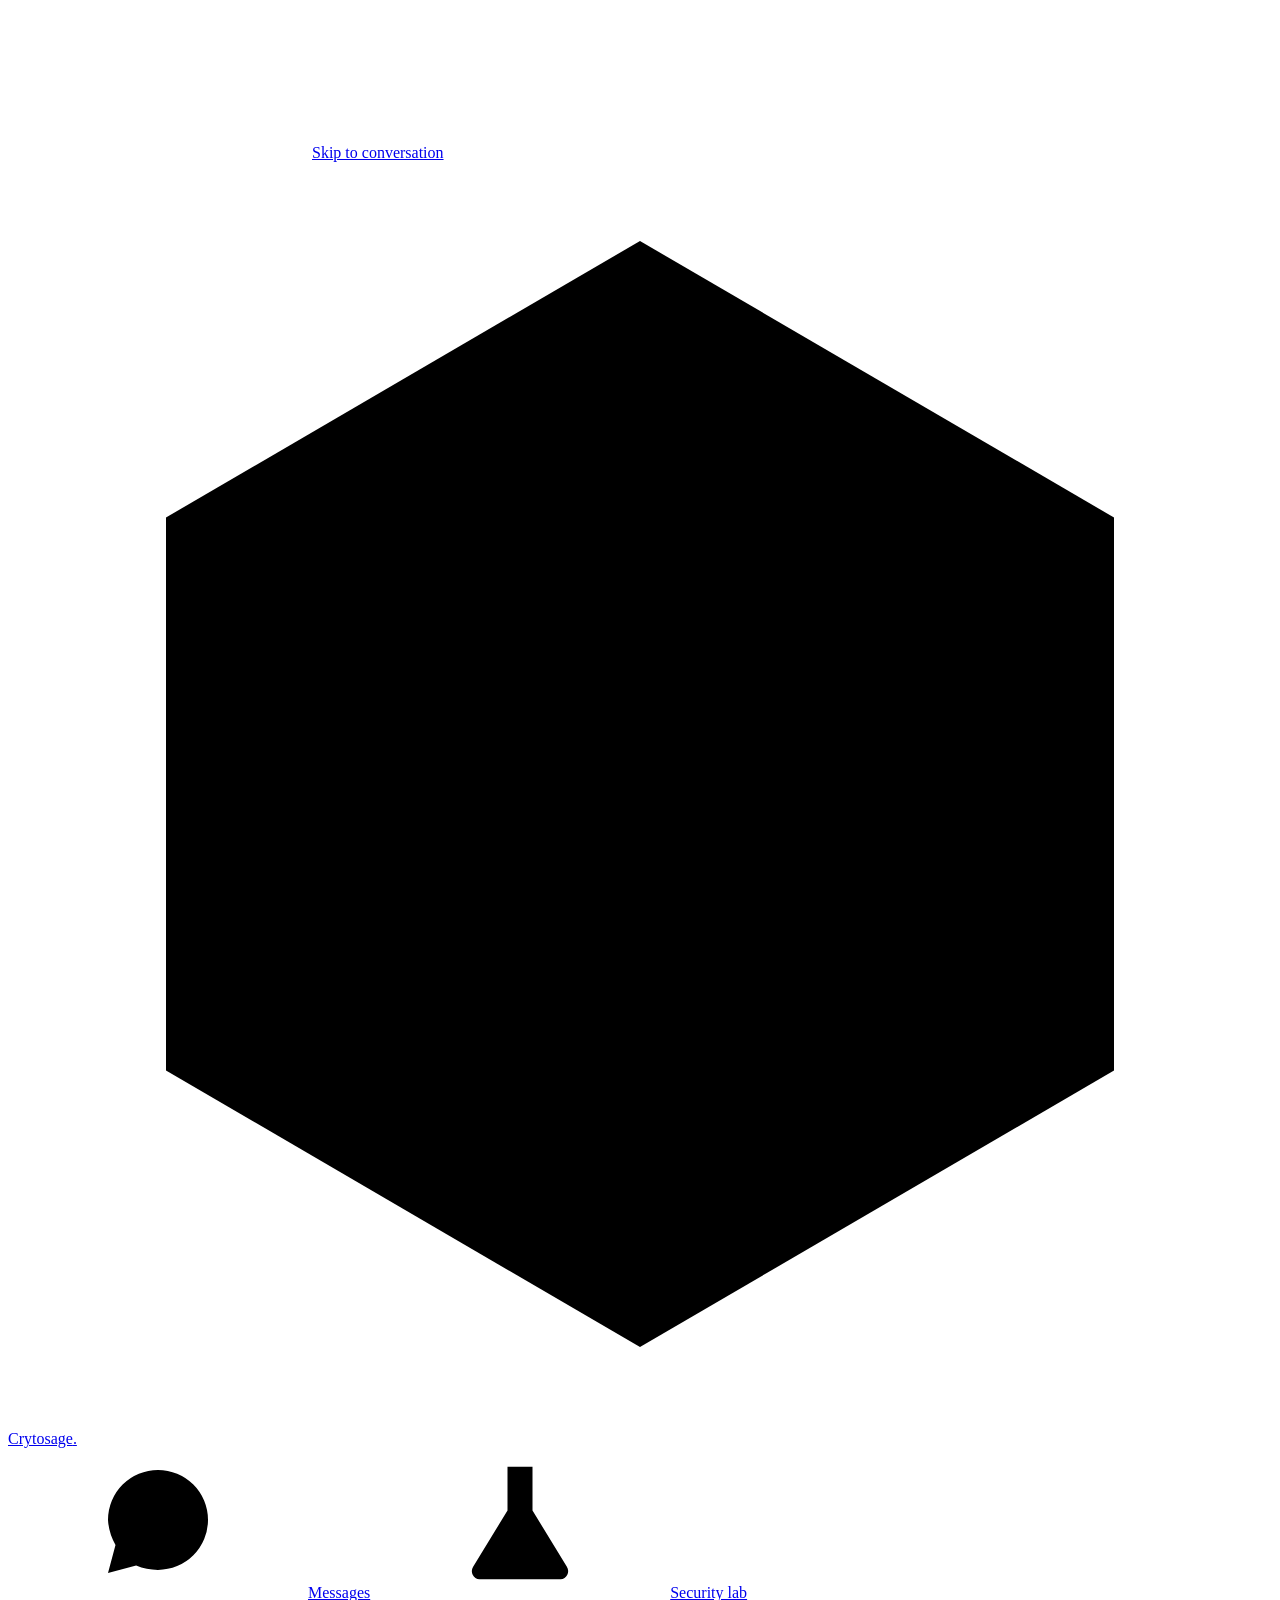
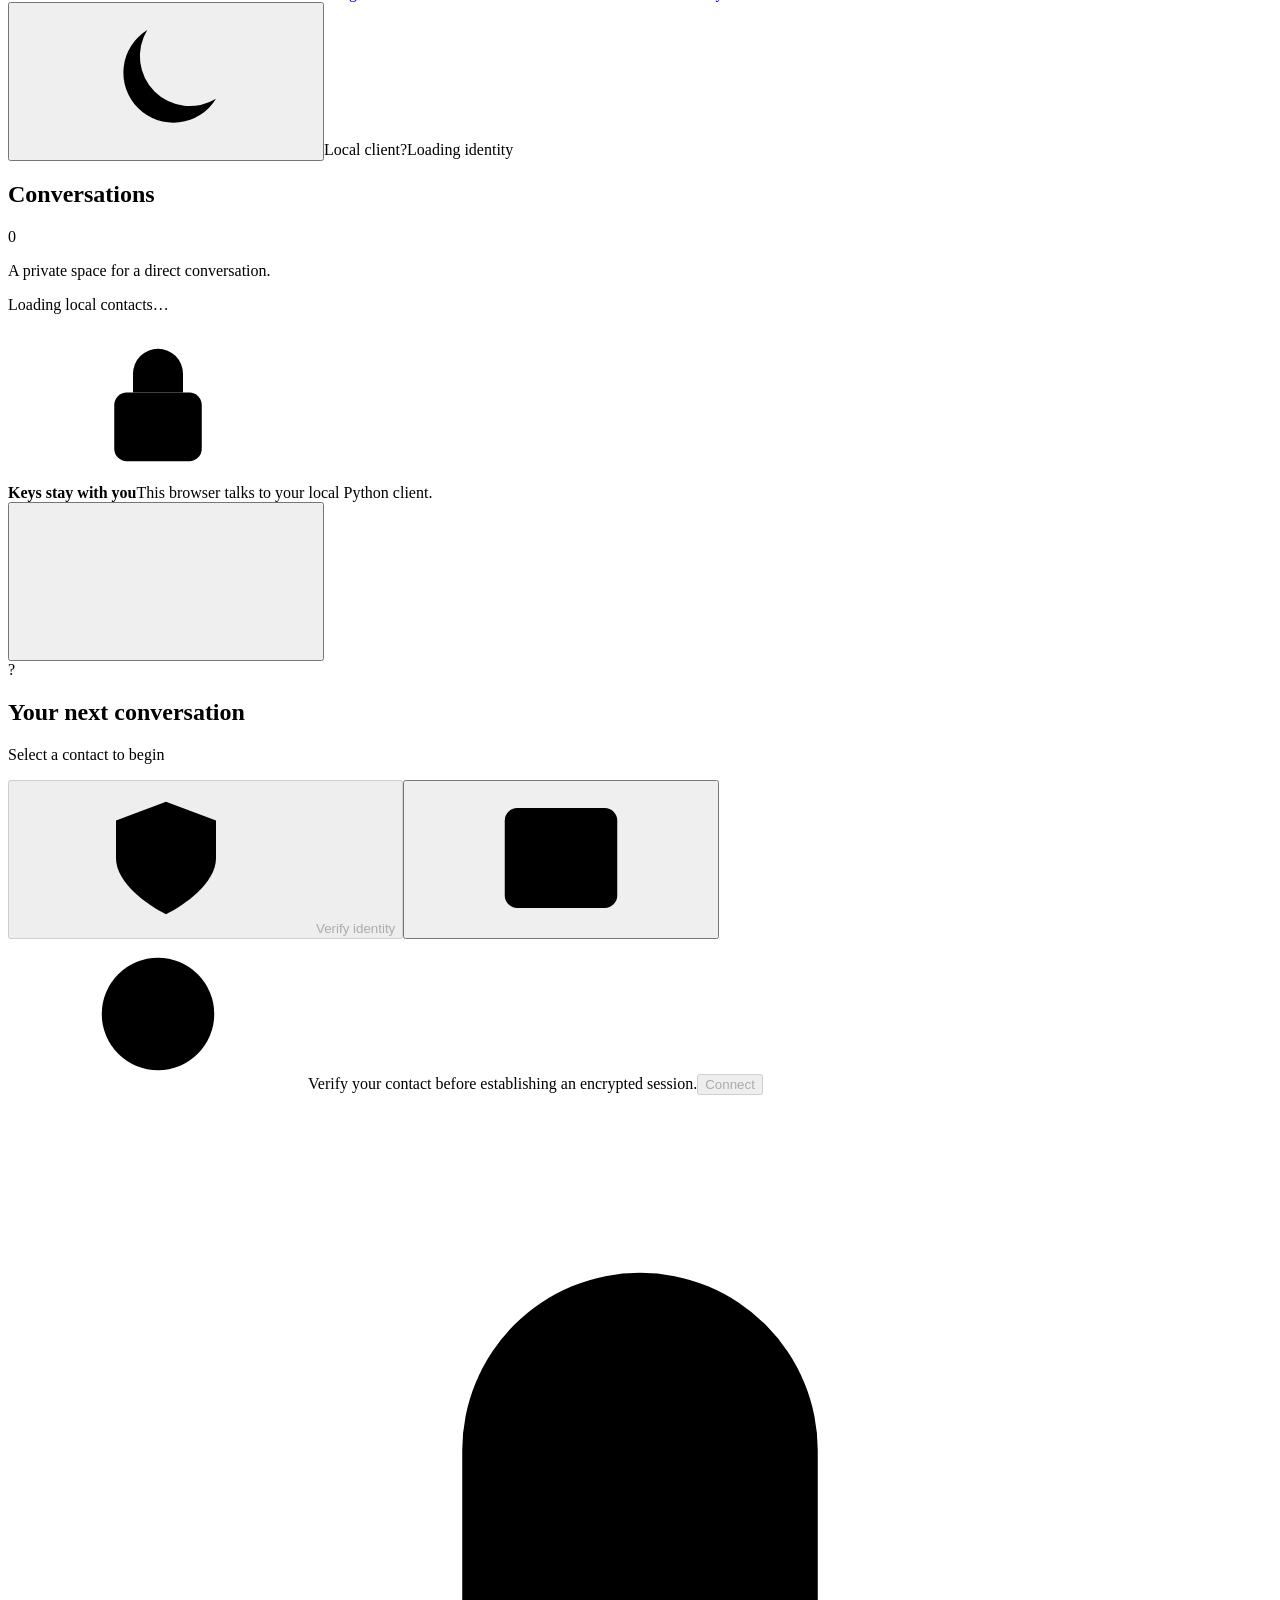
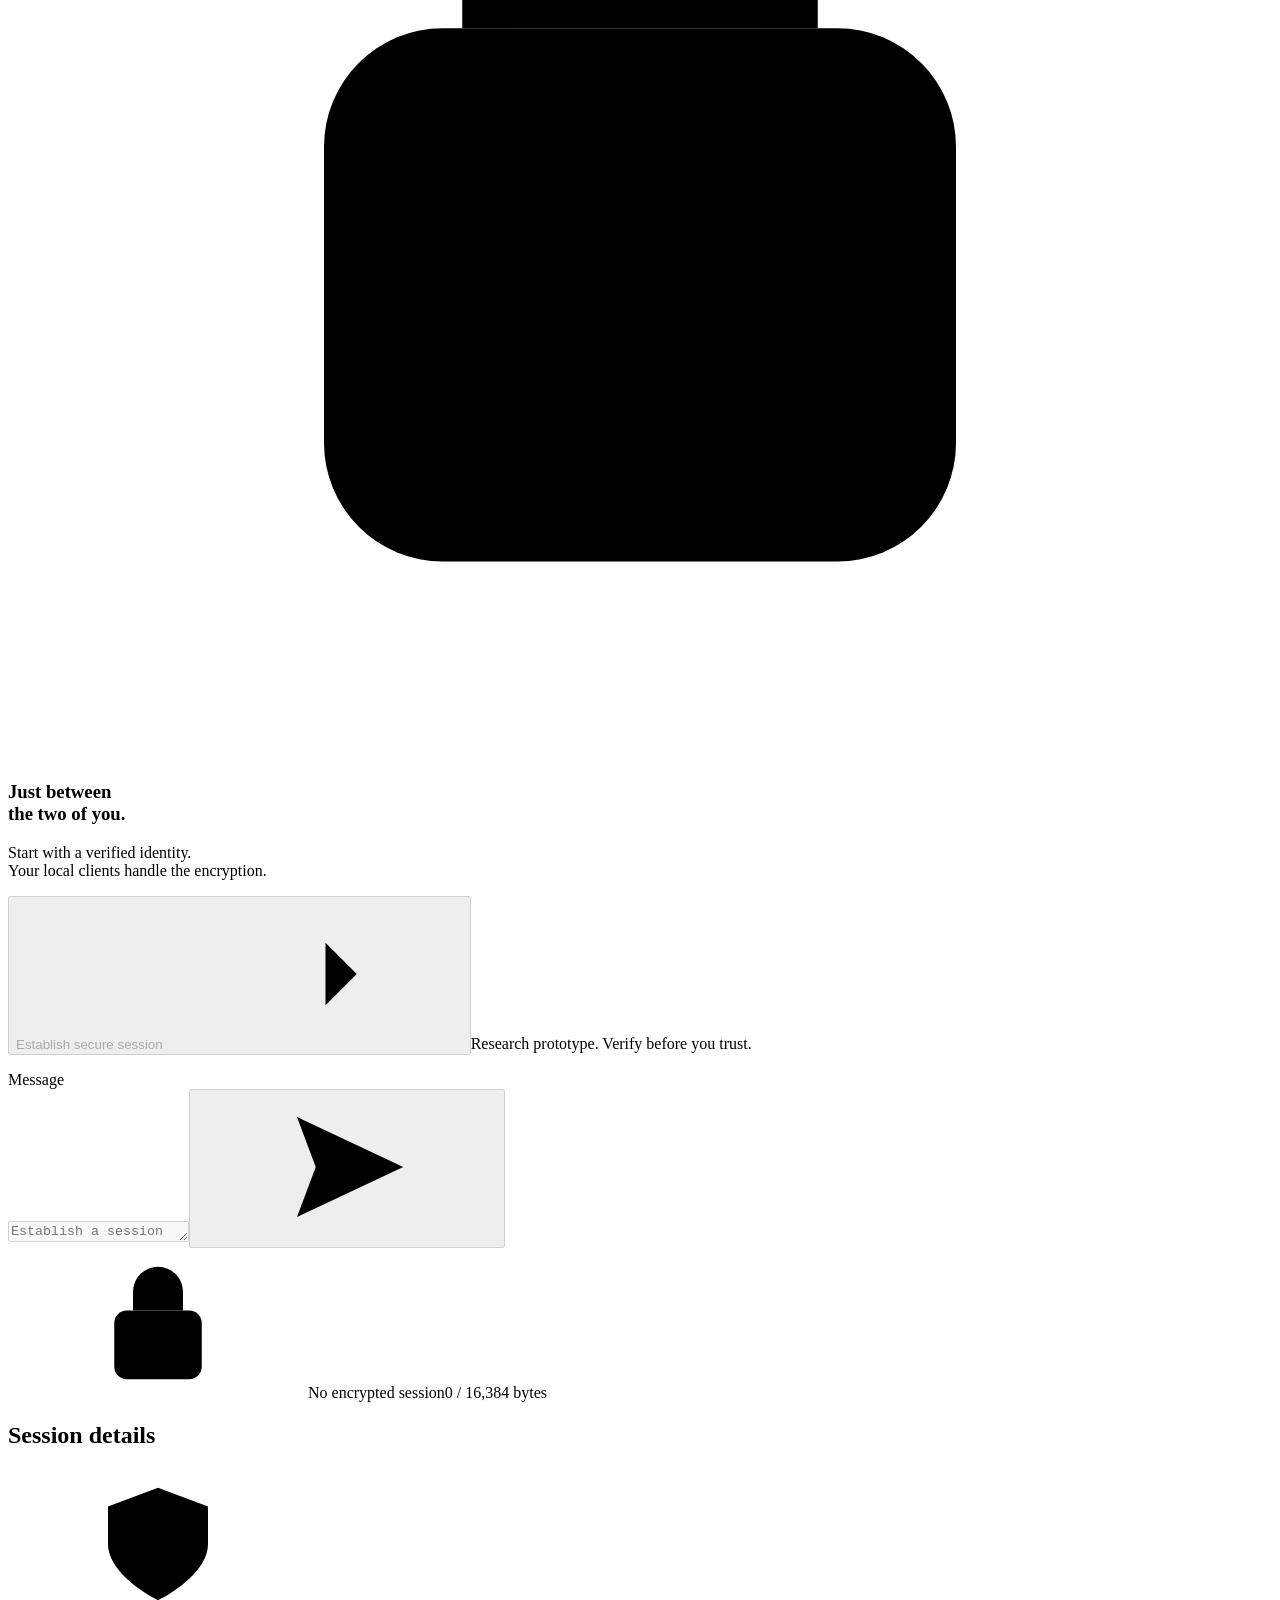
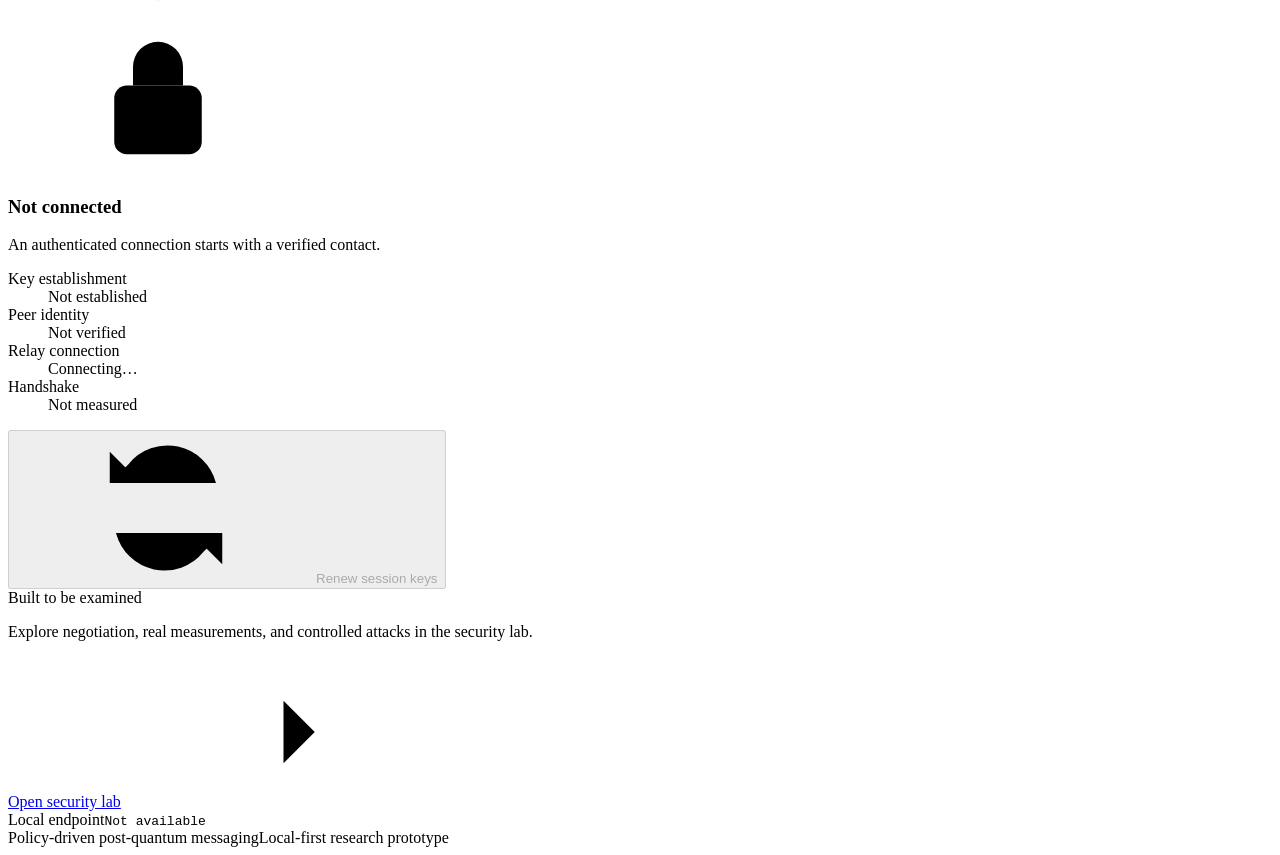
==== commit c783567a: "Harden native negotiation, re-key overlap, and relay registration Update integration fixtures for si" ====
--- a/client/static/index.html
+++ b/client/static/index.html
@@ -51,24 +51,37 @@
         <div class="conversation-empty" id="conversation-empty"><div class="empty-symbol"><svg viewBox="0 0 64 64" aria-hidden="true"><rect x="16" y="27" width="32" height="27" rx="6"/><path d="M23 27V18a9 9 0 0 1 18 0v9M32 37v7"/></svg></div><h3>Just between<br>the two of you.</h3><p>Start with a verified identity.<br>Your local clients handle the encryption.</p><button type="button" class="button button-primary" id="start-button" disabled>Establish secure session<svg class="icon" aria-hidden="true"><use href="#i-arrow"/></svg></button><span class="empty-footnote">Research prototype. Verify before you trust.</span></div>
         <ol class="messages" id="messages" aria-label="Conversation messages"  hidden></ol>
       </div>
-      <p id="message-announcement" class="sr-only" role="status" aria-live="polite"></p><form class="composer" id="message-form"><label class="sr-only" for="message-input">Message</label><div class="composer-input-wrap"><textarea id="message-input" rows="1" maxlength="4000" placeholder="Establish a session to write a message…" disabled></textarea><button type="submit" class="send-button" id="send-button" aria-label="Send encrypted message" disabled><svg class="icon" aria-hidden="true"><use href="#i-send"/></svg></button></div><div class="composer-meta"><span><svg class="icon" aria-hidden="true"><use href="#i-lock"/></svg><span id="composer-status">No encrypted session</span></span><span>Enter to send, Shift + Enter for a new line</span></div></form>
+      <p id="message-announcement" class="sr-only" role="status" aria-live="polite"></p><form class="composer" id="message-form"><label class="sr-only" for="message-input">Message</label><div class="composer-input-wrap"><textarea id="message-input" rows="1" maxlength="16384" aria-describedby="message-bytes" placeholder="Establish a session to write a message…" disabled></textarea><button type="submit" class="send-button" id="send-button" aria-label="Send encrypted message" disabled><svg class="icon" aria-hidden="true"><use href="#i-send"/></svg></button></div><div class="composer-meta"><span><svg class="icon" aria-hidden="true"><use href="#i-lock"/></svg><span id="composer-status">No encrypted session</span></span><output id="message-bytes" for="message-input">0 / 16,384 bytes</output></div></form>
     </main>
     <aside id="session-details" class="session-panel" aria-label="Session information"><div class="panel-heading"><h2>Session details</h2><svg class="icon" aria-hidden="true"><use href="#i-shield"/></svg></div><div class="session-state"><span class="session-state-icon"><svg class="icon" aria-hidden="true"><use href="#i-lock"/></svg></span><h3 id="session-state-label">Not connected</h3><p id="session-state-description">An authenticated connection starts with a verified contact.</p></div><dl class="session-properties"><div><dt>Key establishment</dt><dd id="detail-algorithm">Not established</dd></div><div><dt>Peer identity</dt><dd id="detail-trust">Not verified</dd></div><div><dt>Relay connection</dt><dd id="detail-relay">Connecting…</dd></div><div><dt>Handshake</dt><dd id="detail-handshake">Not measured</dd></div></dl><button type="button" class="button button-outline full-width" id="rekey-button" disabled><svg class="icon" aria-hidden="true"><use href="#i-refresh"/></svg>Renew session keys</button><div class="research-note"><span class="small-heading">Built to be examined</span><p>Explore negotiation, real measurements, and controlled attacks in the security lab.</p><a href="#overview">Open security lab<svg class="icon" aria-hidden="true"><use href="#i-arrow"/></svg></a></div><div class="client-location"><span class="client-label">Local endpoint</span><code id="client-endpoint">Not available</code></div></aside>
   </div>
   <main class="lab-view" id="lab-view" tabindex="-1" hidden>
-    <header class="lab-heading"><div><h1>Security, under examination.</h1><p>Observe the protocol. Challenge its boundaries. Measure what runs.</p></div><span class="research-badge"><svg class="icon" aria-hidden="true"><use href="#i-flask"/></svg>Research prototype</span></header>
+    <header class="lab-heading">
+      <div><h1>Security, under examination.</h1><p>Follow an authenticated handshake, test an untrusted relay, and compare both KEMs on this machine.</p></div>
+      <div class="lab-heading-aside">
+        <svg class="lab-mark" viewBox="0 0 240 110" aria-hidden="true" focusable="false">
+          <path class="lab-mark-axis" d="M8 55h224M120 8v94"/>
+          <rect class="lab-mark-flight flight-a" x="45" y="31" width="78" height="48" rx="10"/>
+          <rect class="lab-mark-flight flight-b" x="72" y="23" width="78" height="48" rx="10"/>
+          <rect class="lab-mark-flight flight-c" x="90" y="39" width="78" height="48" rx="10"/>
+          <rect class="lab-mark-flight flight-d" x="117" y="31" width="78" height="48" rx="10"/>
+          <path class="lab-mark-lock" d="M114 53v-5a6 6 0 0 1 12 0v5m-13 0h14v12h-14zm7 5v3"/>
+        </svg>
+        <span class="research-badge"><svg class="icon" aria-hidden="true"><use href="#i-flask"/></svg>Research prototype</span>
+      </div>
+    </header>
     <nav class="lab-tabs" aria-label="Security lab sections"><a href="#overview" data-lab="overview">Session overview</a><a href="#selection" data-lab="selection">Selection inspector</a><a href="#policy" data-lab="policy">Policy manager</a><a href="#protocol" data-lab="protocol">Protocol trace</a><a href="#attacks" data-lab="attacks">Attack lab</a><a href="#benchmarks" data-lab="benchmarks">Benchmarks</a><a href="#research" data-lab="research">Research overview</a><a href="#demo" data-lab="demo">Guided demo</a></nav>
     <section class="lab-section" id="overview-section" aria-labelledby="overview-title"><div class="section-title"><h2 id="overview-title">The current session</h2><span id="lab-session-status">No session established</span></div><div class="overview-grid"><div class="overview-main"><dl class="metric-strip"><div><dt>Selected algorithm</dt><dd id="lab-algorithm">Not established</dd></div><div><dt>Security level</dt><dd id="lab-security-level">Not available</dd></div><div><dt>Handshake time</dt><dd id="lab-handshake">Not measured</dd></div></dl><div id="encryption-overview" class="overview-facts"></div><div class="decision-block"><h3>Why this algorithm?</h3><p id="selection-reason">The policy engine will explain its decision after authenticated negotiation.</p></div><div class="metric-table-wrap"><h3>Client measurements</h3><table class="data-table"><thead><tr><th scope="col">Measurement</th><th scope="col">Observed value</th></tr></thead><tbody id="metrics-body"><tr><td colspan="2" class="empty-table">Measurements appear after a session runs.</td></tr></tbody></table></div></div><aside class="protocol-note"><h3>A clear trust boundary.</h3><p>The relay routes encrypted envelopes. Identity signing, shared-secret derivation, and message encryption belong to the local Python clients.</p><p class="muted">This simplified research protocol is not Signal’s Double Ratchet or a production-certified messenger.</p><a href="#messages">Back to the conversation<svg class="icon" aria-hidden="true"><use href="#i-arrow"/></svg></a></aside></div><div class="section-title event-title"><h2>Security event history</h2><span>Reported by this local client</span></div><ol id="events-list" class="events-list"><li class="empty-table">No events recorded yet.</li></ol></section>
-    <section class="lab-section" id="attacks-section" aria-labelledby="attacks-title" hidden><div class="section-title"><div><h2 id="attacks-title">Put the protocol to the test.</h2><p>Isolated protocol experiments, using real cryptography. Your active conversation is unchanged.</p></div></div><div class="attack-layout"><form id="attack-form" class="attack-form"><label for="attack-scenario">Attack scenario</label><select id="attack-scenario"><option value="downgrade">Algorithm downgrade</option><option value="identity">Identity substitution</option><option value="replay">Message replay</option><option value="tamper">Ciphertext tampering</option><option value="invalid">Invalid cryptographic input</option></select><p id="attack-explanation" class="field-hint">Modify authenticated negotiation to try to force a different algorithm.</p><button type="submit" class="button button-primary" id="attack-button"><svg class="icon" aria-hidden="true"><use href="#i-flask"/></svg>Run controlled attack</button><p class="muted small">Experiments use an isolated real protocol pair. Your active conversation is unchanged.</p></form><div class="attack-result" id="attack-result" aria-live="polite"><svg class="icon" aria-hidden="true"><use href="#i-shield"/></svg><h3>No experiment run yet.</h3><p>Select a scenario to see whether the client rejects it, and why.</p></div></div><div class="export-actions"><a class="button button-outline" href="/api/export/security.html" download>Download security report</a><a class="button button-quiet" href="/api/export/security.json" download>Security JSON</a></div><div class="section-title event-title"><h2>Automated security checks</h2><button type="button" id="report-button" class="button button-outline">Load latest test report</button></div><div id="test-report" class="report-output"><p class="empty-table">Load the report to inspect recorded test outcomes.</p></div></section>
-    <section class="lab-section" id="benchmarks-section" aria-labelledby="benchmarks-title" hidden><div class="section-title"><div><h2 id="benchmarks-title">Measure the real implementation.</h2><p>Compare available KEMs at equivalent security levels. Unavailable algorithms stay visible.</p></div><button type="button" class="button button-primary" id="benchmark-button"><svg class="icon" aria-hidden="true"><use href="#i-chart"/></svg>Run benchmark</button></div><form id="benchmark-config" class="benchmark-config"><div><label for="benchmark-trials">Trials per algorithm</label><select id="benchmark-trials"><option value="30">30 trials</option><option value="100">100 trials</option><option value="300">300 trials</option><option value="custom">Custom</option></select></div><div id="custom-trials-wrap" hidden><label for="benchmark-custom">Custom trials (2–1000)</label><input type="number" id="benchmark-custom" min="2" max="1000" value="30"></div><div><label for="benchmark-delay">Simulated one-way relay delay</label><select id="benchmark-delay"><option value="0">No injected delay</option><option value="10">10 ms per relay delivery</option><option value="50">50 ms per relay delivery</option><option value="100">100 ms per relay delivery</option><option value="250">250 ms per relay delivery</option></select></div></form><div class="export-actions" id="benchmark-exports"><a class="button button-outline" href="/api/export/benchmarks.html" download>Download research report</a><a class="button button-quiet" href="/api/export/benchmarks.csv" download>CSV</a><a class="button button-quiet" href="/api/export/benchmarks.json" download>JSON</a><a class="button button-quiet" href="/api/export/benchmarks.zip" download>Report and charts ZIP</a></div><p id="benchmark-progress" role="status" hidden>Benchmark running. Measurements appear only after the trials complete. Messaging remains available.</p><div class="benchmark-caution"><svg class="icon" aria-hidden="true"><use href="#i-info"/></svg><p>These are local research measurements, not a security ranking. Host load and implementation versions affect results.</p></div><div id="benchmark-output"><p class="empty-table benchmark-empty">No benchmark results yet. Run a trial to collect latency, size, CPU, and memory measurements.</p></div></section>
+    <section class="lab-section" id="attacks-section" aria-labelledby="attacks-title" hidden><div class="section-title"><div><h2 id="attacks-title">Put the protocol to the test.</h2><p>Run real cryptographic operations against isolated lab identities.</p></div></div><div class="attack-layout"><form id="attack-form" class="attack-form"><label for="attack-scenario">Attack scenario</label><select id="attack-scenario" aria-describedby="attack-explanation" disabled><option>Loading scenarios…</option></select><p id="attack-explanation" class="field-hint"></p><button type="submit" class="button button-primary" id="attack-button" disabled><svg class="icon" aria-hidden="true"><use href="#i-flask"/></svg>Run controlled attack</button><p class="muted small">Experiments use an isolated real protocol pair. Your active conversation is unchanged.</p></form><div class="attack-result" id="attack-result" aria-live="polite"><svg class="icon" aria-hidden="true"><use href="#i-shield"/></svg><h3>Choose a scenario to see its observed result.</h3><p>Select a scenario to see whether the client rejects it, and why.</p></div></div><div class="export-actions"><a class="button button-outline" href="/api/export/security.html" download>Download security report</a><a class="button button-quiet" href="/api/export/security.json" download>Security JSON</a></div><div class="section-title event-title"><h2>Automated security checks</h2><button type="button" id="report-button" class="button button-outline">Load latest test report</button></div><div id="test-report" class="report-output"><p class="empty-table">Load the report to inspect recorded test outcomes.</p></div></section>
+    <section class="lab-section" id="benchmarks-section" aria-labelledby="benchmarks-title" hidden><div class="section-title"><div><h2 id="benchmarks-title">Measure the real implementation.</h2><p>Compare the enabled level-3 KEMs under the same test conditions.</p></div><button type="button" class="button button-primary" id="benchmark-button"><svg class="icon" aria-hidden="true"><use href="#i-chart"/></svg>Run benchmark</button></div><form id="benchmark-config" class="benchmark-config"><div><label for="benchmark-trials">Trials per algorithm</label><select id="benchmark-trials"><option value="30">30 trials</option><option value="100">100 trials</option><option value="300">300 trials</option><option value="custom">Custom</option></select></div><div id="custom-trials-wrap" hidden><label for="benchmark-custom">Custom trials (2–1000)</label><input type="number" id="benchmark-custom" min="2" max="1000" value="30"></div><div><label for="benchmark-profile">Network profile</label><select id="benchmark-profile"><option value="localhost">A · Localhost</option><option value="moderate">B · Moderate delay (25 ms/send)</option><option value="constrained">C · High delay + 256 kb/s</option></select></div></form><div class="export-actions" id="benchmark-exports"><a class="button button-outline" href="/api/export/benchmarks.html" download>Download research report</a><a class="button button-quiet" href="/api/export/benchmarks.csv" download>CSV</a><a class="button button-quiet" href="/api/export/benchmarks.json" download>JSON</a><a class="button button-quiet" href="/api/export/benchmarks.zip" download>Report and charts ZIP</a></div><p id="benchmark-progress" role="status" hidden>Benchmark running. Measurements appear only after the trials complete. Messaging remains available.</p><div class="benchmark-caution"><svg class="icon" aria-hidden="true"><use href="#i-info"/></svg><p>These are local research measurements, not a security ranking. Host load and implementation versions affect results.</p></div><div id="benchmark-output"><p class="empty-table benchmark-empty">No benchmark results yet. Run a trial to collect latency, size, CPU, and memory measurements.</p></div></section>
 
     <section class="lab-section" id="selection-section" aria-labelledby="selection-title" hidden><div class="section-title"><div><h2 id="selection-title">The decision, step by step.</h2><p>Recorded policy-engine evidence from this local client. Security conditions take precedence over performance.</p></div></div><div id="selection-output"><p class="empty-table">Establish a session to inspect a real negotiation decision.</p></div></section>
-    <section class="lab-section" id="policy-section" aria-labelledby="policy-title" hidden><div class="section-title"><div><h2 id="policy-title">Rules for the next session.</h2><p>Validated local policy changes affect new sessions only. Established sessions keep their negotiated policy.</p></div><button class="button button-outline" type="button" id="policy-reset">Reset to safe defaults</button></div><form id="policy-form"><div class="policy-fields"><div><label for="policy-level">Minimum NIST security level</label><select id="policy-level"><option value="3">Level 3</option><option value="4">Level 4</option><option value="5">Level 5</option></select></div><div><label for="policy-performance">Performance preference</label><select id="policy-performance"><option value="latency">Latency</option><option value="cpu">CPU</option><option value="memory">Memory</option><option value="bandwidth">Bandwidth</option><option value="balanced">Balanced</option></select></div><div><label for="policy-rekey">Messages before re-key (1–100)</label><input id="policy-rekey" type="number" min="1" max="100" value="100" required></div></div><label class="check-field"><input id="policy-experimental" type="checkbox">Allow experimental implementations in new sessions</label><div class="policy-algorithms" id="policy-algorithms"></div><label class="check-field"><input id="policy-confirm" type="checkbox">I explicitly approve any relaxation of the current local policy. The peer’s restrictions still apply.</label><p id="policy-error" class="inline-error" role="alert" hidden></p><div class="form-actions"><button type="submit" id="policy-save" class="button button-primary">Validate and save policy</button><span id="policy-status" role="status">Loading local policy…</span></div><details><summary>Inspect exact local policy JSON</summary><pre id="policy-json" class="json-output"></pre></details></form></section>
+    <section class="lab-section" id="policy-section" aria-labelledby="policy-title" hidden><div class="section-title"><div><h2 id="policy-title">Rules for the next session.</h2><p>Validated local policy changes affect new sessions only. Established sessions keep their negotiated policy.</p></div><button class="button button-outline" type="button" id="policy-reset">Reset to safe defaults</button></div><form id="policy-form"><div class="policy-fields"><div><label for="policy-level">Minimum NIST security level</label><select id="policy-level" aria-describedby="policy-level-warning"><option value="3">Level 3</option><option value="4">Level 4</option><option value="5">Level 5</option></select><p id="policy-level-warning" role="status" class="field-hint" hidden>No installed algorithm meets this level. New sessions will be refused.</p></div><div><label for="policy-performance">Performance preference</label><select id="policy-performance"><option value="latency">Latency</option><option value="cpu">CPU</option><option value="memory">Memory</option><option value="bandwidth">Bandwidth</option><option value="balanced">Balanced</option></select></div><div><label for="policy-rekey">Messages before re-key (1–100)</label><input id="policy-rekey" type="number" min="1" max="100" value="100" required></div></div><label class="check-field"><input id="policy-experimental" type="checkbox">Allow experimental implementations in new sessions</label><div class="policy-algorithms" id="policy-algorithms"></div><label class="check-field"><input id="policy-confirm" type="checkbox">I explicitly approve any relaxation of the current local policy. The peer’s restrictions still apply.</label><p id="policy-error" class="inline-error" role="alert" hidden></p><div class="form-actions"><button type="submit" id="policy-save" class="button button-primary">Validate and save policy</button><span id="policy-status" role="status">Loading local policy…</span></div><details><summary>Inspect exact local policy JSON</summary><pre id="policy-json" class="json-output"></pre></details></form></section>
     <section class="lab-section" id="protocol-section" aria-labelledby="protocol-title" hidden><div class="section-title"><div><h2 id="protocol-title">Follow the real exchange.</h2><p>This timeline contains recorded client events. Missing steps are not filled in or presented as live execution.</p></div><button type="button" id="protocol-refresh" class="button button-outline">Refresh recorded trace</button></div><div class="sequence-participants" aria-label="Protocol participants"><span>Local client</span><span>Untrusted relay</span><span>Verified peer</span></div><div class="trust-explanation"><p><strong>Relay can observe:</strong> routing identities, message types, public negotiation data, ciphertext sizes and timing.</p><p><strong>Clients keep:</strong> private keys, KEM shared secrets, derived roots, message keys and decrypted text.</p></div><ol id="protocol-events" class="protocol-events"><li class="empty-table">No protocol events recorded yet. Verify identities and establish a session.</li></ol></section>
     <section class="lab-section" id="research-section" aria-labelledby="research-title" hidden><div class="section-title"><div><h2 id="research-title">A messenger built for examination.</h2><p>Policy-driven cryptographic agility, authenticated negotiation and reproducible experiments.</p></div><a href="#demo" class="button button-primary">Start guided demonstration</a></div><div class="research-layout"><article><h3>Why this project exists</h3><p>Compare equivalent level-3 post-quantum KEMs while making security policy, identity trust and actual performance visible. Algorithm choice is automatic; mandatory security restrictions always win.</p><h3>One trust boundary, three processes</h3><p>Alice’s local Python client encrypts a message, the untrusted relay forwards its opaque envelope, and Bob’s independent local client authenticates and decrypts it. Each browser talks only to its own loopback client.</p><h3>Two KEMs, different maturity</h3><p>ML-KEM-768 is standardized in FIPS 203. HQC-3 is the current liboqs level-3 identifier, selected for future standardization and experimental in this prototype. ML-DSA-65 authenticates the negotiation; fingerprint pins establish which identity is trusted.</p><h3>What the ratchet guarantees</h3><p>Directional HKDF chains derive fresh message keys, and authenticated fresh sessions renew key material. This simplified research protocol is not Signal’s full Double Ratchet.</p></article><aside><h3>Recorded experimental findings</h3><div id="research-findings"><p>Run a benchmark to show actual findings from this environment.</p></div><h3>Limits of the evidence</h3><p>Tests exercise real implementations but do not prove protocol security. This remains an independently unreviewed university prototype. Cloud measurements do not establish MacBook, LAN or WAN performance.</p><p>Python cannot guarantee complete secret erasure. Local storage protection and its limits are documented; the relay never stores endpoint secrets.</p><a class="button button-outline" href="/api/export/benchmarks.html" download>Export benchmark evidence</a></aside></div></section>
     <section class="lab-section" id="demo-section" aria-labelledby="demo-title" hidden><div class="section-title"><div><h2 id="demo-title">Present the working system.</h2><p>Follow these steps using the real application controls. Check each result before presenting it.</p></div><a class="button button-outline" id="demo-open-peer" target="_blank" rel="noopener">Open the other demo client</a></div><ol id="demo-steps" class="demo-steps"></ol><p class="field-hint">Only mark an independent identity comparison after checking the other client through a trusted channel. This guide does not bypass policy or create trust automatically.</p></section>
   </main>
-  <footer class="app-footer"><span>Policy-driven post-quantum messaging</span><span>Local-first research prototype</span></footer>
+  <footer class="app-footer"><span class="footer-rule" aria-hidden="true"></span><span>Policy-driven post-quantum messaging</span><span>Local-first research prototype</span></footer>
 </div>
 <dialog id="verify-dialog" aria-labelledby="verify-title"><form id="verify-form"><div class="dialog-heading"><h2 id="verify-title">Know who you’re talking to.</h2><button type="button" class="icon-button" id="close-verify" aria-label="Close identity verification"><svg class="icon" aria-hidden="true"><use href="#i-close"/></svg></button></div><p>Compare these fingerprints through a trusted channel. A valid signature alone does not establish who your contact is.</p><div class="fingerprint-block"><span>Your identity: <strong id="verify-self-name">Not available</strong></span><code id="self-fingerprint">Not available</code><button type="button" id="copy-fingerprint" class="button button-quiet"><svg class="icon" aria-hidden="true"><use href="#i-copy"/></svg>Copy your fingerprint</button></div><div class="fingerprint-block"><span>Presented identity: <strong id="verify-peer-name">Not available</strong></span><code id="peer-fingerprint">Not available</code></div><div class="safety-numbers"><h3>Public safety numbers</h3><p id="self-safety"></p><p id="peer-safety"></p><p class="field-hint">Grouped fingerprint data makes comparison easier. It does not independently verify a contact.</p></div><div id="identity-change-warning" class="identity-change-warning" hidden><strong>The presented identity changed.</strong><p>Compare the new fingerprint through a trusted channel before replacing the old pin.</p><code id="previous-fingerprint"></code><label class="check-field"><input id="replace-identity" type="checkbox">I independently verified the replacement identity.</label></div><label for="trusted-fingerprint">Fingerprint confirmed through your trusted channel</label><input id="trusted-fingerprint" name="fingerprint" type="text" autocomplete="off" spellcheck="false" required placeholder="Paste the independently confirmed fingerprint"><p class="field-hint">Ask your contact to read their own fingerprint. Do not use the relay as your verification channel.</p><p id="verify-error" class="inline-error" role="alert" hidden></p><button type="submit" class="button button-primary full-width" id="trust-submit"><svg class="icon" aria-hidden="true"><use href="#i-shield"/></svg>Verify and trust contact</button></form></dialog>
 <noscript><div class="noscript">JavaScript is required for the local messaging interface. Your client and relay can still be tested from the command line.</div></noscript>
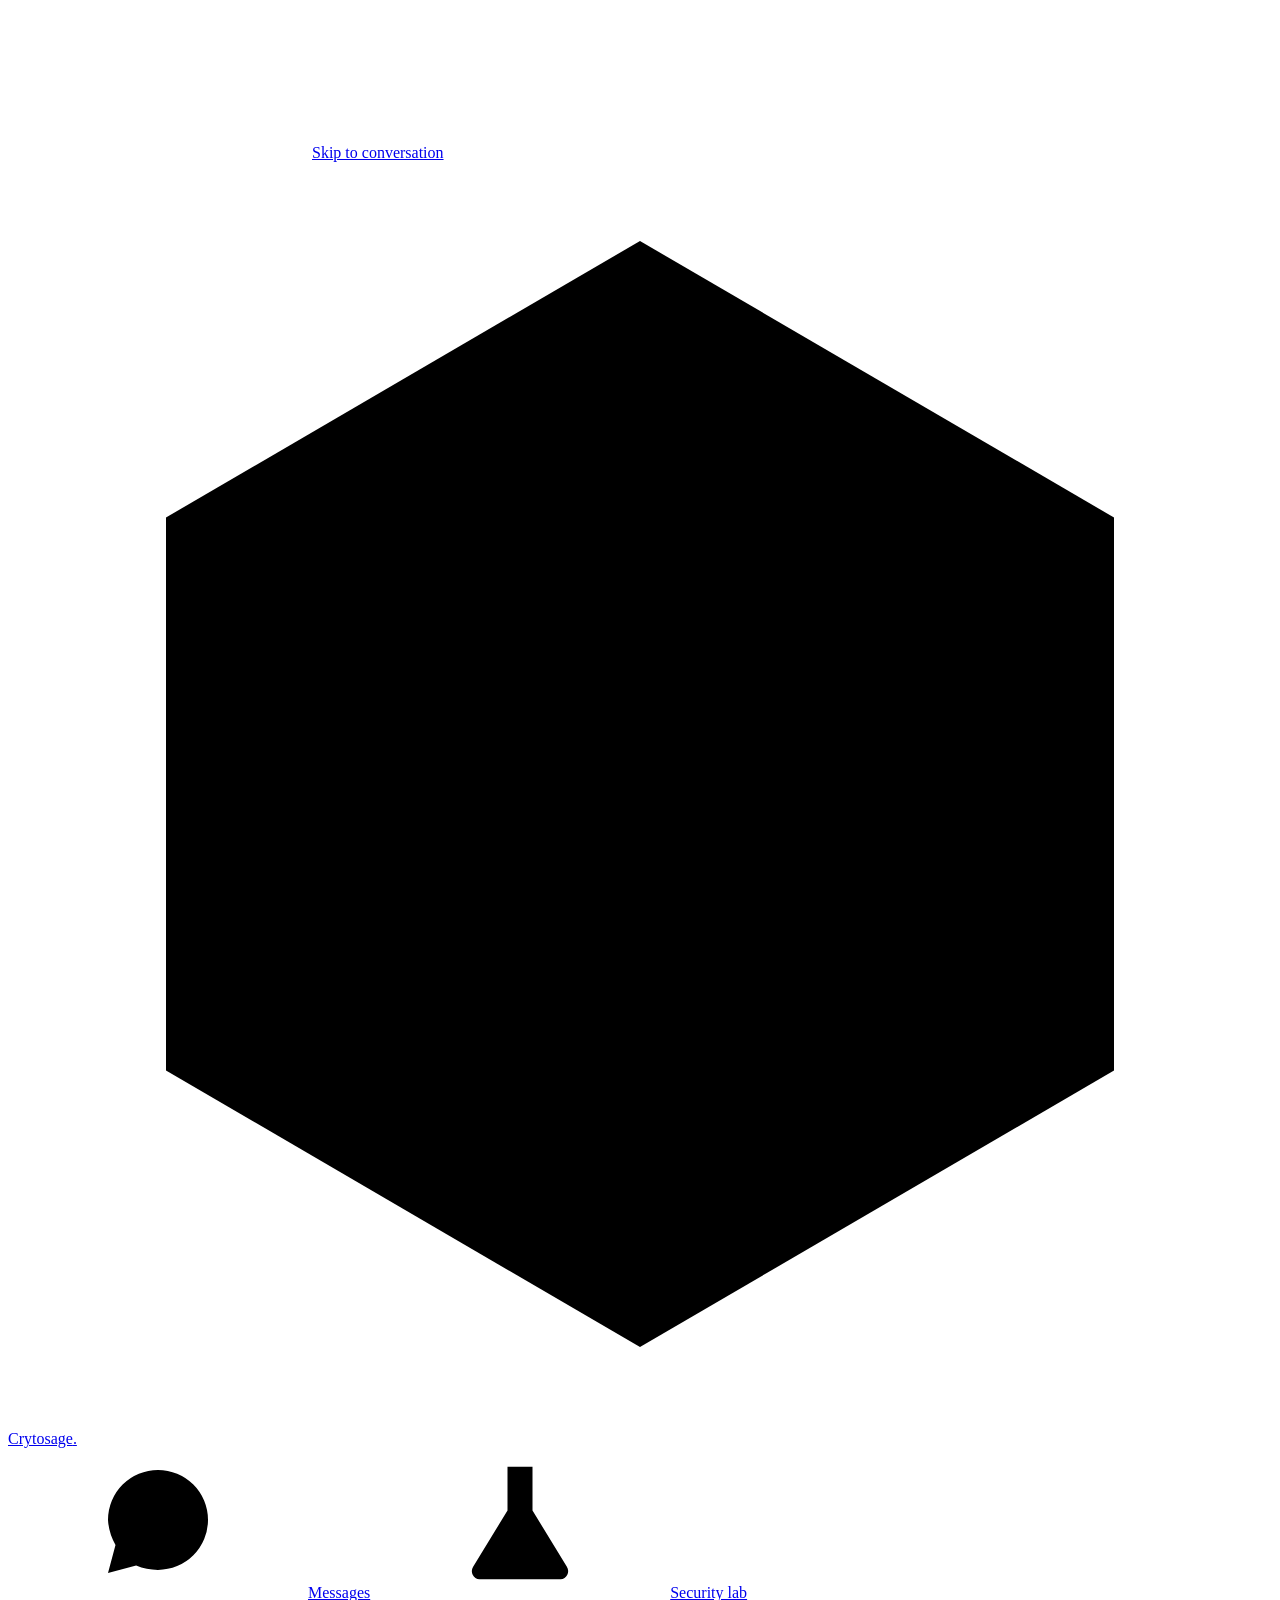
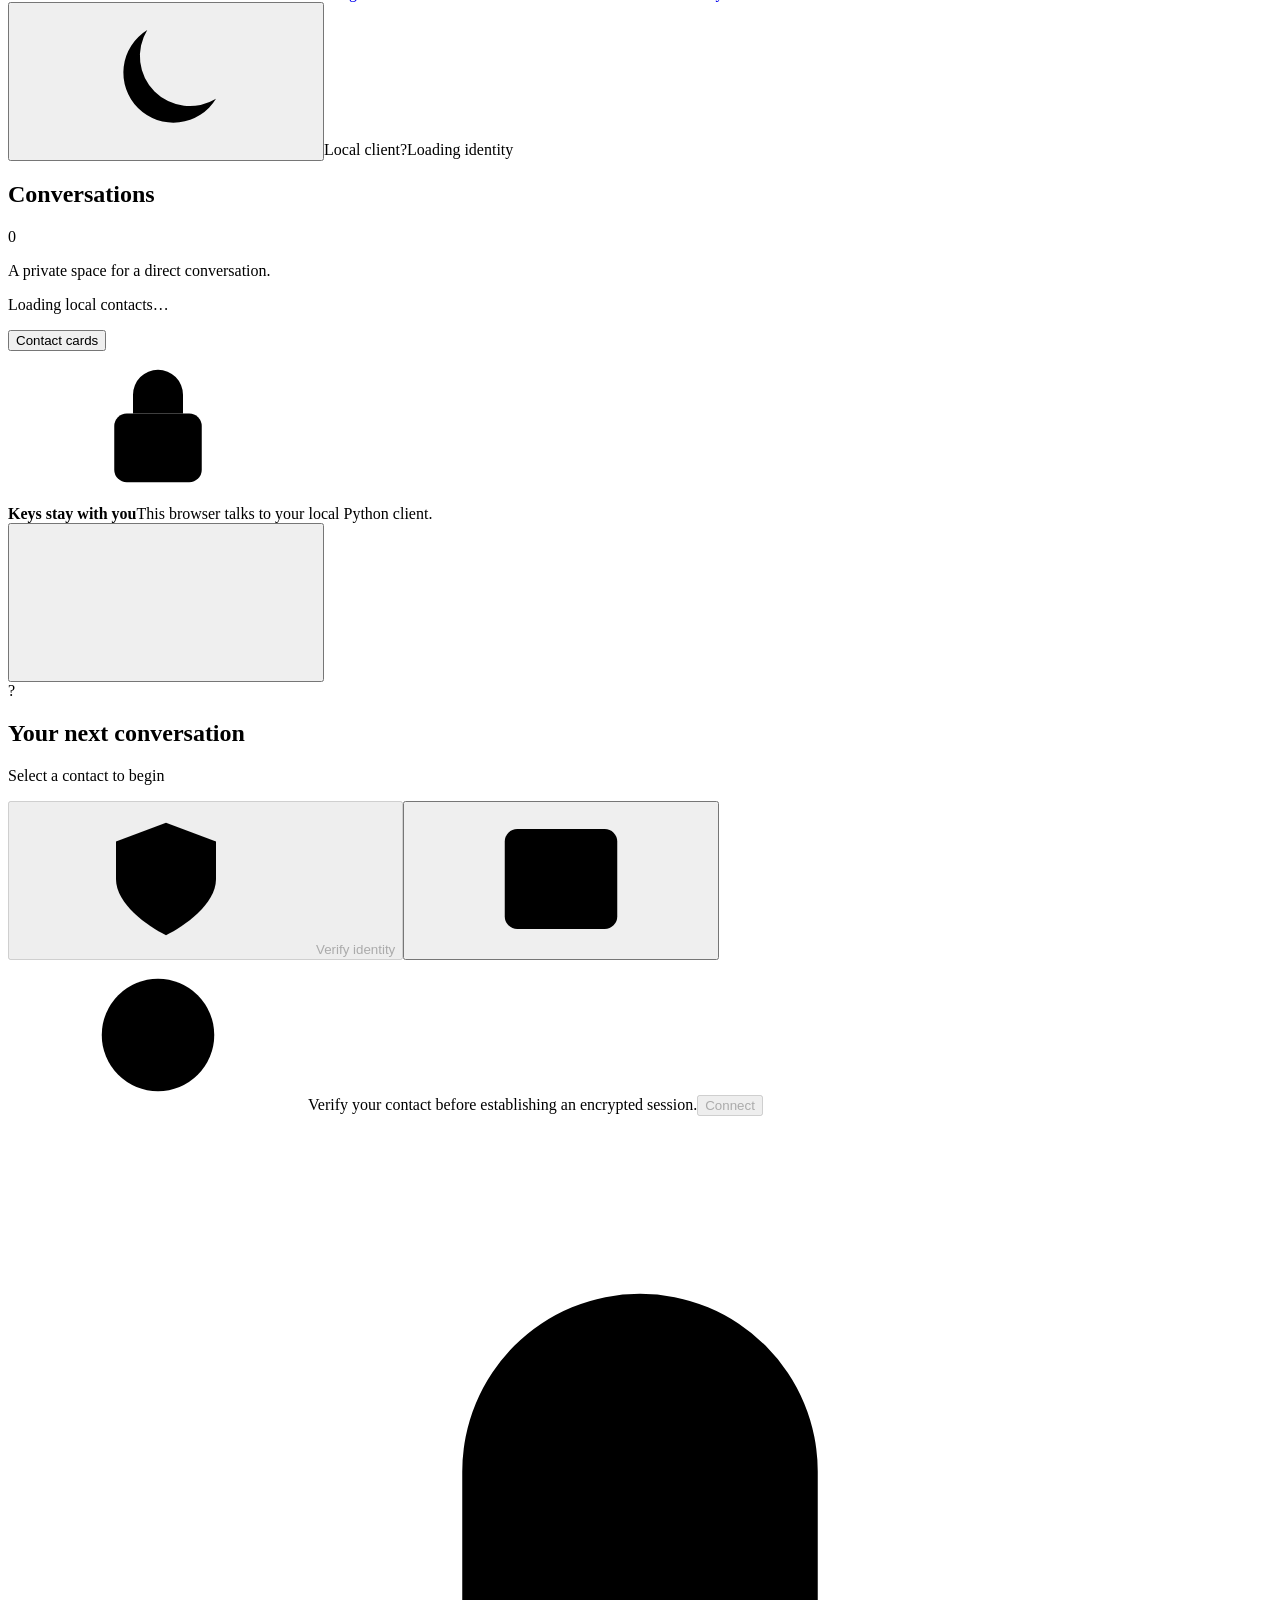
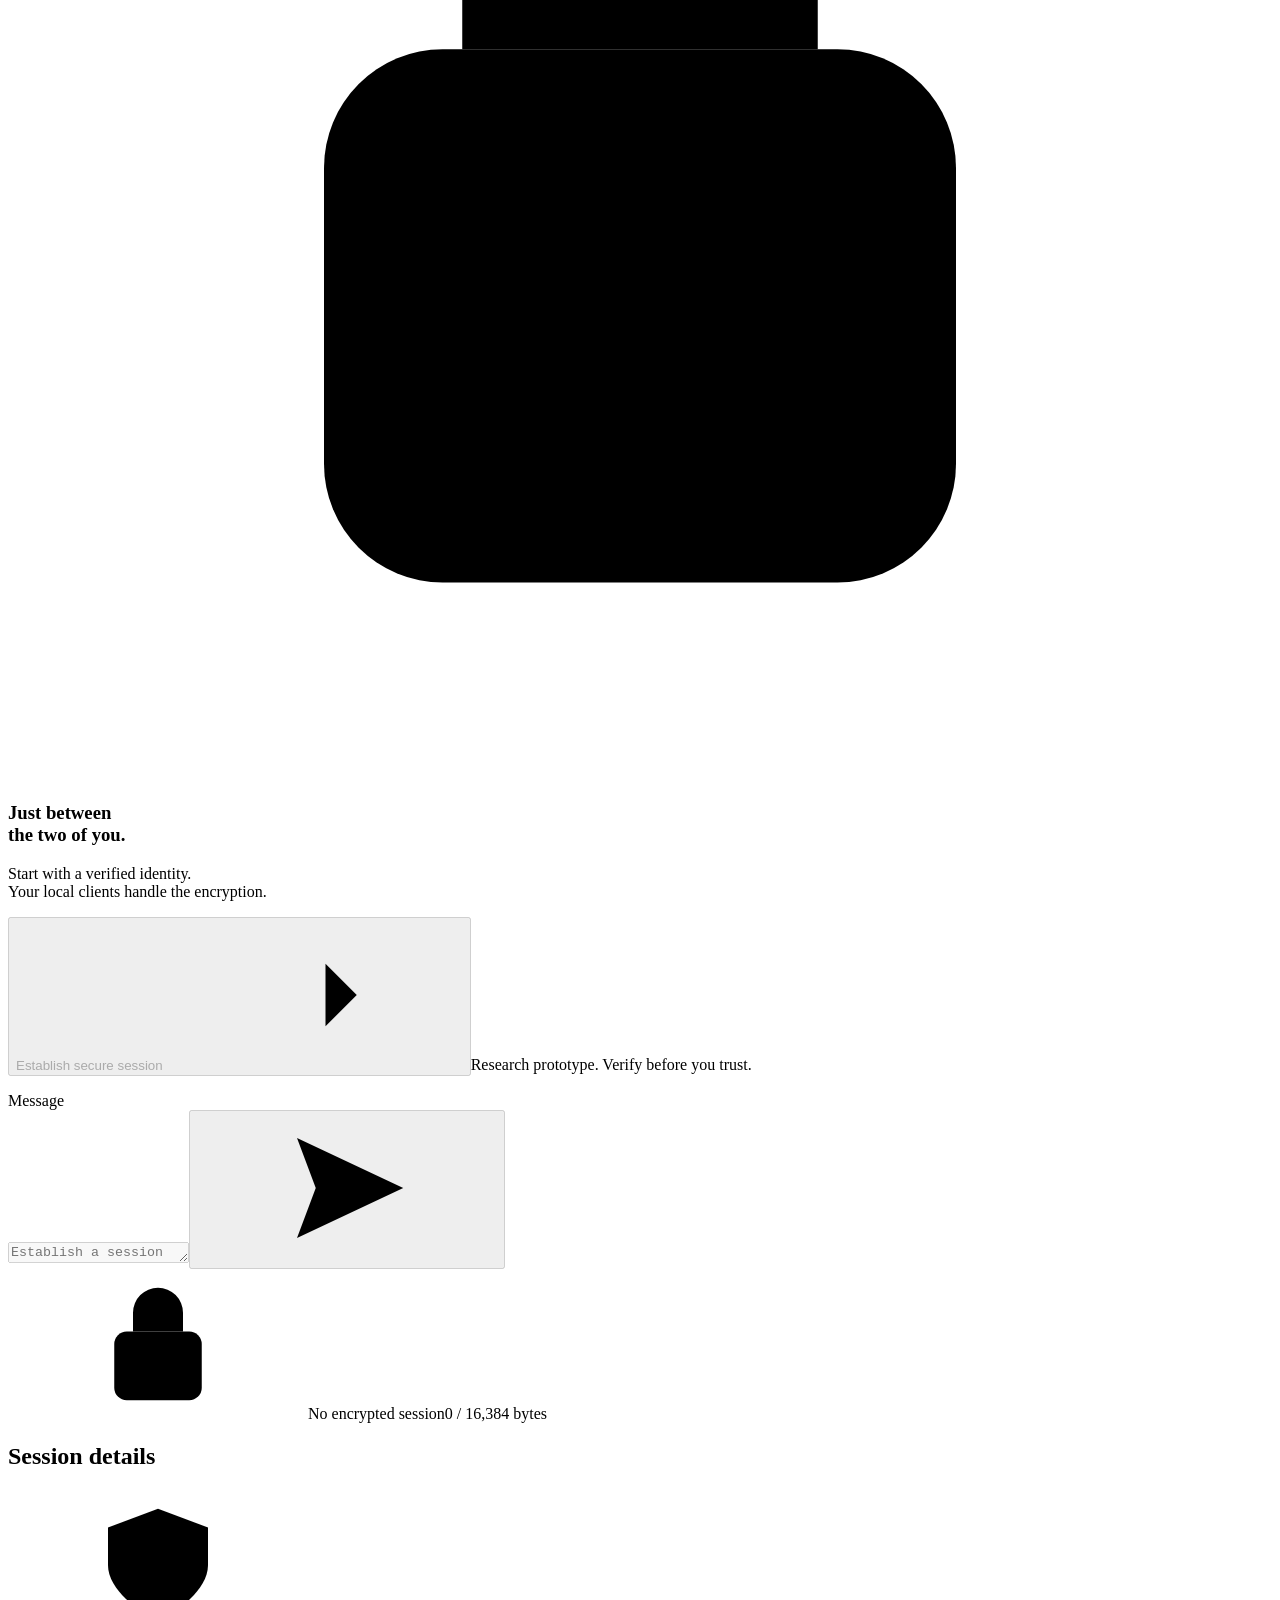
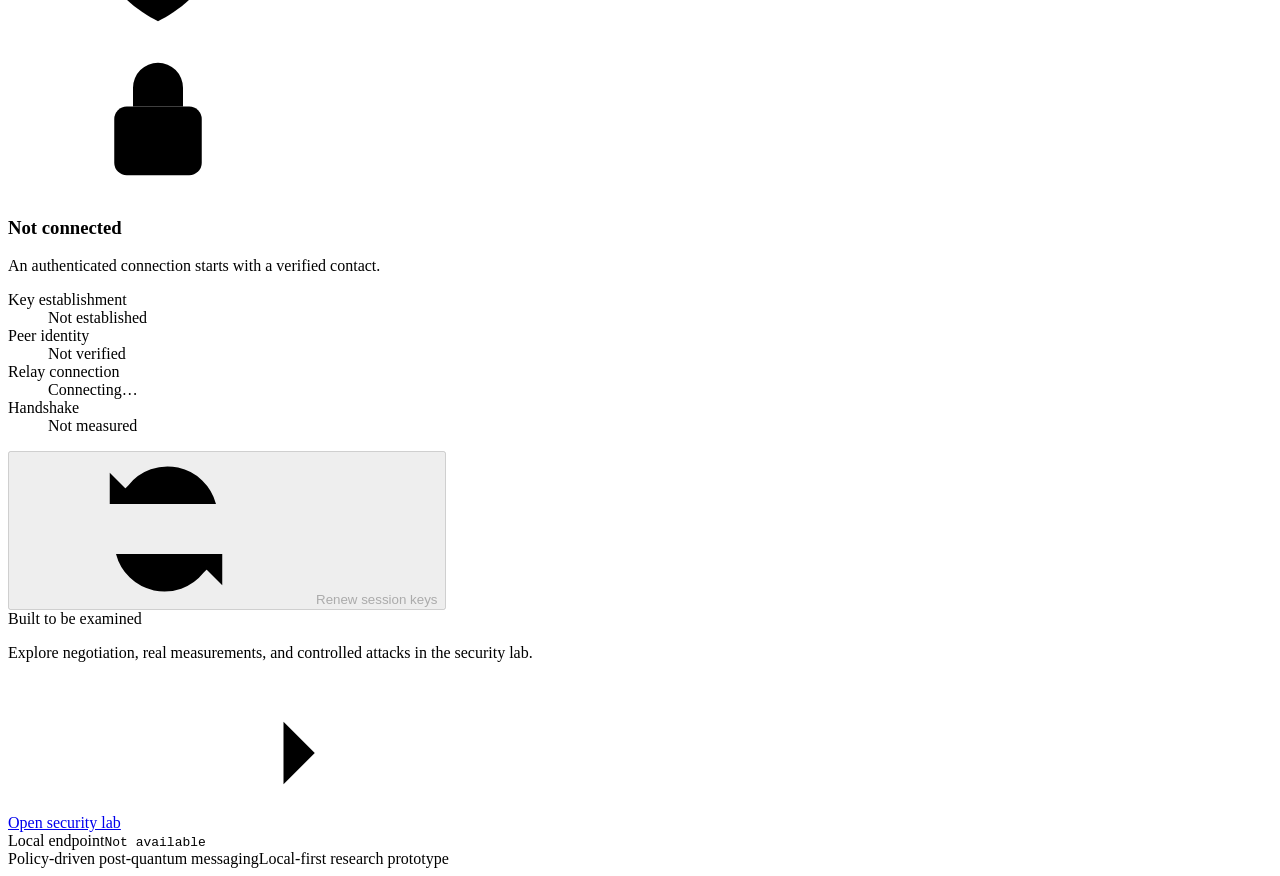
==== commit 1dfc05f7: "Negotiate hybrid encryption and add local LAN demo controls Update the expected encrypted envelope f" ====
--- a/client/static/index.html
+++ b/client/static/index.html
@@ -42,6 +42,7 @@
       <div class="panel-heading"><h1>Conversations</h1><span class="count" id="contact-count">0</span></div>
       <p class="sidebar-description">A private space for a direct conversation.</p>
       <div class="contact-list" id="contact-list"><p class="loading-label">Loading local contacts…</p></div>
+      <button type="button" id="contact-card-button" class="button button-outline">Contact cards</button>
       <div class="sidebar-footer"><svg class="icon" aria-hidden="true"><use href="#i-lock"/></svg><div><strong>Keys stay with you</strong><span>This browser talks to your local Python client.</span></div></div>
     </aside>
     <main class="conversation" id="main" tabindex="-1">
@@ -76,13 +77,26 @@
     <section class="lab-section" id="benchmarks-section" aria-labelledby="benchmarks-title" hidden><div class="section-title"><div><h2 id="benchmarks-title">Measure the real implementation.</h2><p>Compare the enabled level-3 KEMs under the same test conditions.</p></div><button type="button" class="button button-primary" id="benchmark-button"><svg class="icon" aria-hidden="true"><use href="#i-chart"/></svg>Run benchmark</button></div><form id="benchmark-config" class="benchmark-config"><div><label for="benchmark-trials">Trials per algorithm</label><select id="benchmark-trials"><option value="30">30 trials</option><option value="100">100 trials</option><option value="300">300 trials</option><option value="custom">Custom</option></select></div><div id="custom-trials-wrap" hidden><label for="benchmark-custom">Custom trials (2–1000)</label><input type="number" id="benchmark-custom" min="2" max="1000" value="30"></div><div><label for="benchmark-profile">Network profile</label><select id="benchmark-profile"><option value="localhost">A · Localhost</option><option value="moderate">B · Moderate delay (25 ms/send)</option><option value="constrained">C · High delay + 256 kb/s</option></select></div></form><div class="export-actions" id="benchmark-exports"><a class="button button-outline" href="/api/export/benchmarks.html" download>Download research report</a><a class="button button-quiet" href="/api/export/benchmarks.csv" download>CSV</a><a class="button button-quiet" href="/api/export/benchmarks.json" download>JSON</a><a class="button button-quiet" href="/api/export/benchmarks.zip" download>Report and charts ZIP</a></div><p id="benchmark-progress" role="status" hidden>Benchmark running. Measurements appear only after the trials complete. Messaging remains available.</p><div class="benchmark-caution"><svg class="icon" aria-hidden="true"><use href="#i-info"/></svg><p>These are local research measurements, not a security ranking. Host load and implementation versions affect results.</p></div><div id="benchmark-output"><p class="empty-table benchmark-empty">No benchmark results yet. Run a trial to collect latency, size, CPU, and memory measurements.</p></div></section>
 
     <section class="lab-section" id="selection-section" aria-labelledby="selection-title" hidden><div class="section-title"><div><h2 id="selection-title">The decision, step by step.</h2><p>Recorded policy-engine evidence from this local client. Security conditions take precedence over performance.</p></div></div><div id="selection-output"><p class="empty-table">Establish a session to inspect a real negotiation decision.</p></div></section>
-    <section class="lab-section" id="policy-section" aria-labelledby="policy-title" hidden><div class="section-title"><div><h2 id="policy-title">Rules for the next session.</h2><p>Validated local policy changes affect new sessions only. Established sessions keep their negotiated policy.</p></div><button class="button button-outline" type="button" id="policy-reset">Reset to safe defaults</button></div><form id="policy-form"><div class="policy-fields"><div><label for="policy-level">Minimum NIST security level</label><select id="policy-level" aria-describedby="policy-level-warning"><option value="3">Level 3</option><option value="4">Level 4</option><option value="5">Level 5</option></select><p id="policy-level-warning" role="status" class="field-hint" hidden>No installed algorithm meets this level. New sessions will be refused.</p></div><div><label for="policy-performance">Performance preference</label><select id="policy-performance"><option value="latency">Latency</option><option value="cpu">CPU</option><option value="memory">Memory</option><option value="bandwidth">Bandwidth</option><option value="balanced">Balanced</option></select></div><div><label for="policy-rekey">Messages before re-key (1–100)</label><input id="policy-rekey" type="number" min="1" max="100" value="100" required></div></div><label class="check-field"><input id="policy-experimental" type="checkbox">Allow experimental implementations in new sessions</label><div class="policy-algorithms" id="policy-algorithms"></div><label class="check-field"><input id="policy-confirm" type="checkbox">I explicitly approve any relaxation of the current local policy. The peer’s restrictions still apply.</label><p id="policy-error" class="inline-error" role="alert" hidden></p><div class="form-actions"><button type="submit" id="policy-save" class="button button-primary">Validate and save policy</button><span id="policy-status" role="status">Loading local policy…</span></div><details><summary>Inspect exact local policy JSON</summary><pre id="policy-json" class="json-output"></pre></details></form></section>
+    <section class="lab-section" id="policy-section" aria-labelledby="policy-title" hidden><div class="section-title"><div><h2 id="policy-title">Rules for the next session.</h2><p>Validated local policy changes affect new sessions only. Established sessions keep their negotiated policy.</p></div><button class="button button-outline" type="button" id="policy-reset">Reset to safe defaults</button></div><form id="policy-form"><div class="policy-fields"><div><label for="policy-level">Minimum NIST security level</label><select id="policy-level" aria-describedby="policy-level-warning"><option value="3">Level 3</option><option value="4">Level 4</option><option value="5">Level 5</option></select><p id="policy-level-warning" role="status" class="field-hint" hidden>No installed algorithm meets this level. New sessions will be refused.</p></div><div><label for="policy-performance">Performance preference</label><select id="policy-performance"><option value="latency">Latency</option><option value="cpu">CPU</option><option value="memory">Memory</option><option value="bandwidth">Bandwidth</option><option value="balanced">Balanced</option></select></div><div><label for="policy-rekey">Messages before re-key (1–100)</label><input id="policy-rekey" type="number" min="1" max="100" value="100" required></div><div><label for="policy-hybrid">X25519 hybrid</label><select id="policy-hybrid"><option value="preferred">Preferred</option><option value="required">Required</option><option value="off">Off</option></select></div><div><label for="policy-aead">Message encryption preference</label><select id="policy-aead"><option value="aes-first">AES-256-GCM first</option><option value="chacha-first">ChaCha20-Poly1305 first</option><option value="aes-only">AES-256-GCM only</option><option value="chacha-only">ChaCha20-Poly1305 only</option></select></div></div><label class="check-field"><input id="policy-experimental" type="checkbox">Allow experimental implementations in new sessions</label><div class="policy-algorithms" id="policy-algorithms"></div><label class="check-field"><input id="policy-confirm" type="checkbox">I explicitly approve any relaxation of the current local policy. The peer’s restrictions still apply.</label><p id="policy-error" class="inline-error" role="alert" hidden></p><div class="form-actions"><button type="submit" id="policy-save" class="button button-primary">Validate and save policy</button><span id="policy-status" role="status">Loading local policy…</span></div><details><summary>Inspect exact local policy JSON</summary><pre id="policy-json" class="json-output"></pre></details></form></section>
     <section class="lab-section" id="protocol-section" aria-labelledby="protocol-title" hidden><div class="section-title"><div><h2 id="protocol-title">Follow the real exchange.</h2><p>This timeline contains recorded client events. Missing steps are not filled in or presented as live execution.</p></div><button type="button" id="protocol-refresh" class="button button-outline">Refresh recorded trace</button></div><div class="sequence-participants" aria-label="Protocol participants"><span>Local client</span><span>Untrusted relay</span><span>Verified peer</span></div><div class="trust-explanation"><p><strong>Relay can observe:</strong> routing identities, message types, public negotiation data, ciphertext sizes and timing.</p><p><strong>Clients keep:</strong> private keys, KEM shared secrets, derived roots, message keys and decrypted text.</p></div><ol id="protocol-events" class="protocol-events"><li class="empty-table">No protocol events recorded yet. Verify identities and establish a session.</li></ol></section>
     <section class="lab-section" id="research-section" aria-labelledby="research-title" hidden><div class="section-title"><div><h2 id="research-title">A messenger built for examination.</h2><p>Policy-driven cryptographic agility, authenticated negotiation and reproducible experiments.</p></div><a href="#demo" class="button button-primary">Start guided demonstration</a></div><div class="research-layout"><article><h3>Why this project exists</h3><p>Compare equivalent level-3 post-quantum KEMs while making security policy, identity trust and actual performance visible. Algorithm choice is automatic; mandatory security restrictions always win.</p><h3>One trust boundary, three processes</h3><p>Alice’s local Python client encrypts a message, the untrusted relay forwards its opaque envelope, and Bob’s independent local client authenticates and decrypts it. Each browser talks only to its own loopback client.</p><h3>Two KEMs, different maturity</h3><p>ML-KEM-768 is standardized in FIPS 203. HQC-3 is the current liboqs level-3 identifier, selected for future standardization and experimental in this prototype. ML-DSA-65 authenticates the negotiation; fingerprint pins establish which identity is trusted.</p><h3>What the ratchet guarantees</h3><p>Directional HKDF chains derive fresh message keys, and authenticated fresh sessions renew key material. This simplified research protocol is not Signal’s full Double Ratchet.</p></article><aside><h3>Recorded experimental findings</h3><div id="research-findings"><p>Run a benchmark to show actual findings from this environment.</p></div><h3>Limits of the evidence</h3><p>Tests exercise real implementations but do not prove protocol security. This remains an independently unreviewed university prototype. Cloud measurements do not establish MacBook, LAN or WAN performance.</p><p>Python cannot guarantee complete secret erasure. Local storage protection and its limits are documented; the relay never stores endpoint secrets.</p><a class="button button-outline" href="/api/export/benchmarks.html" download>Export benchmark evidence</a></aside></div></section>
     <section class="lab-section" id="demo-section" aria-labelledby="demo-title" hidden><div class="section-title"><div><h2 id="demo-title">Present the working system.</h2><p>Follow these steps using the real application controls. Check each result before presenting it.</p></div><a class="button button-outline" id="demo-open-peer" target="_blank" rel="noopener">Open the other demo client</a></div><ol id="demo-steps" class="demo-steps"></ol><p class="field-hint">Only mark an independent identity comparison after checking the other client through a trusted channel. This guide does not bypass policy or create trust automatically.</p></section>
   </main>
   <footer class="app-footer"><span class="footer-rule" aria-hidden="true"></span><span>Policy-driven post-quantum messaging</span><span>Local-first research prototype</span></footer>
 </div>
+<dialog id="contact-card-dialog" aria-labelledby="contact-card-title">
+  <form id="contact-card-form">
+    <div class="dialog-heading"><h2 id="contact-card-title">Contact cards</h2><button type="button" id="close-contact-card" class="icon-button" aria-label="Close contact cards"><svg class="icon" aria-hidden="true"><use href="#i-close"/></svg></button></div>
+    <p>Share your public card, then compare fingerprints over a channel you trust.</p>
+    <div class="form-actions"><a href="/api/contact-card.json" class="button button-outline" download>Export JSON</a><a href="/api/contact-card.svg" class="button button-outline" target="_blank" rel="noopener">Show QR code</a></div>
+    <label for="contact-card-json">Paste contact card JSON</label>
+    <textarea id="contact-card-json" rows="4" maxlength="8192" spellcheck="false"></textarea>
+    <label for="contact-card-file">Or choose a JSON file</label>
+    <input id="contact-card-file" type="file" accept=".json,application/json">
+    <p id="contact-card-error" class="inline-error" role="alert" hidden></p>
+    <button type="submit" id="contact-card-submit" class="button button-primary">Import unverified contact</button>
+  </form>
+</dialog>
 <dialog id="verify-dialog" aria-labelledby="verify-title"><form id="verify-form"><div class="dialog-heading"><h2 id="verify-title">Know who you’re talking to.</h2><button type="button" class="icon-button" id="close-verify" aria-label="Close identity verification"><svg class="icon" aria-hidden="true"><use href="#i-close"/></svg></button></div><p>Compare these fingerprints through a trusted channel. A valid signature alone does not establish who your contact is.</p><div class="fingerprint-block"><span>Your identity: <strong id="verify-self-name">Not available</strong></span><code id="self-fingerprint">Not available</code><button type="button" id="copy-fingerprint" class="button button-quiet"><svg class="icon" aria-hidden="true"><use href="#i-copy"/></svg>Copy your fingerprint</button></div><div class="fingerprint-block"><span>Presented identity: <strong id="verify-peer-name">Not available</strong></span><code id="peer-fingerprint">Not available</code></div><div class="safety-numbers"><h3>Public safety numbers</h3><p id="self-safety"></p><p id="peer-safety"></p><p class="field-hint">Grouped fingerprint data makes comparison easier. It does not independently verify a contact.</p></div><div id="identity-change-warning" class="identity-change-warning" hidden><strong>The presented identity changed.</strong><p>Compare the new fingerprint through a trusted channel before replacing the old pin.</p><code id="previous-fingerprint"></code><label class="check-field"><input id="replace-identity" type="checkbox">I independently verified the replacement identity.</label></div><label for="trusted-fingerprint">Fingerprint confirmed through your trusted channel</label><input id="trusted-fingerprint" name="fingerprint" type="text" autocomplete="off" spellcheck="false" required placeholder="Paste the independently confirmed fingerprint"><p class="field-hint">Ask your contact to read their own fingerprint. Do not use the relay as your verification channel.</p><p id="verify-error" class="inline-error" role="alert" hidden></p><button type="submit" class="button button-primary full-width" id="trust-submit"><svg class="icon" aria-hidden="true"><use href="#i-shield"/></svg>Verify and trust contact</button></form></dialog>
 <noscript><div class="noscript">JavaScript is required for the local messaging interface. Your client and relay can still be tested from the command line.</div></noscript>
 </body>
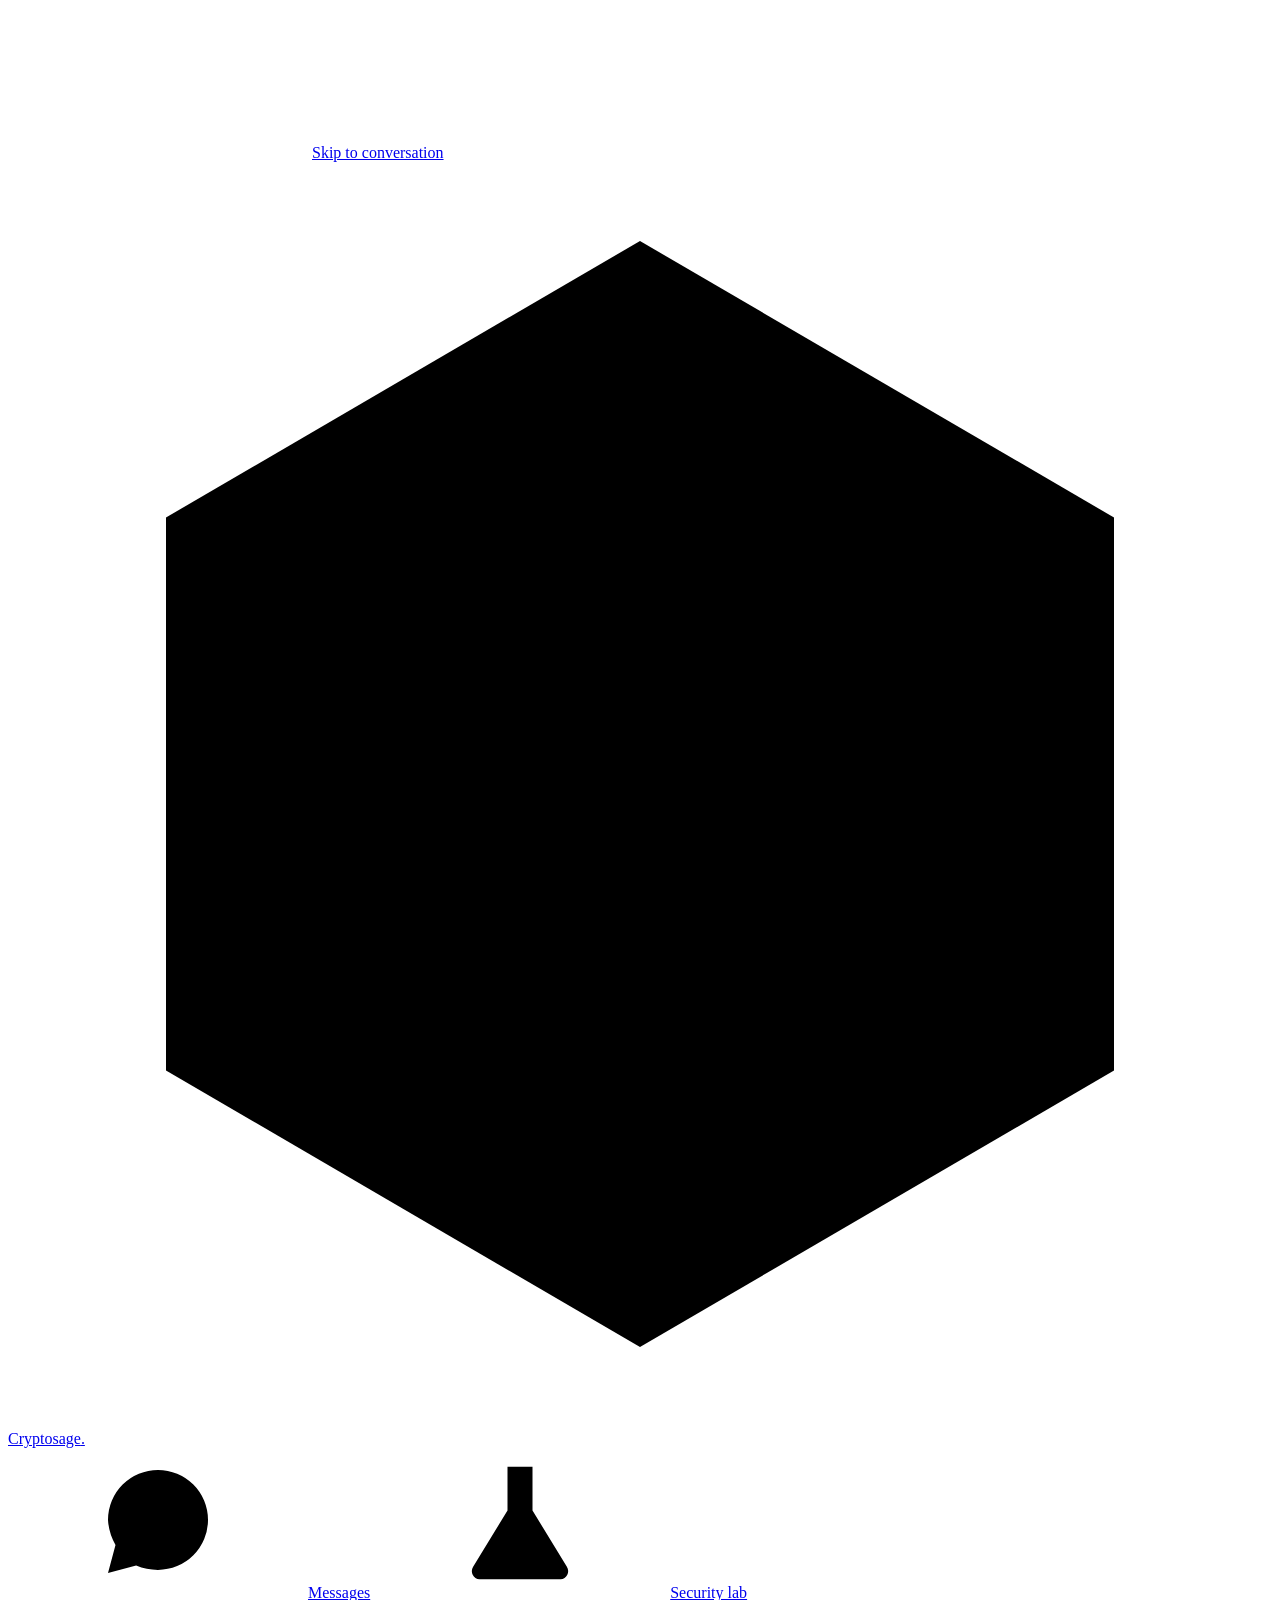
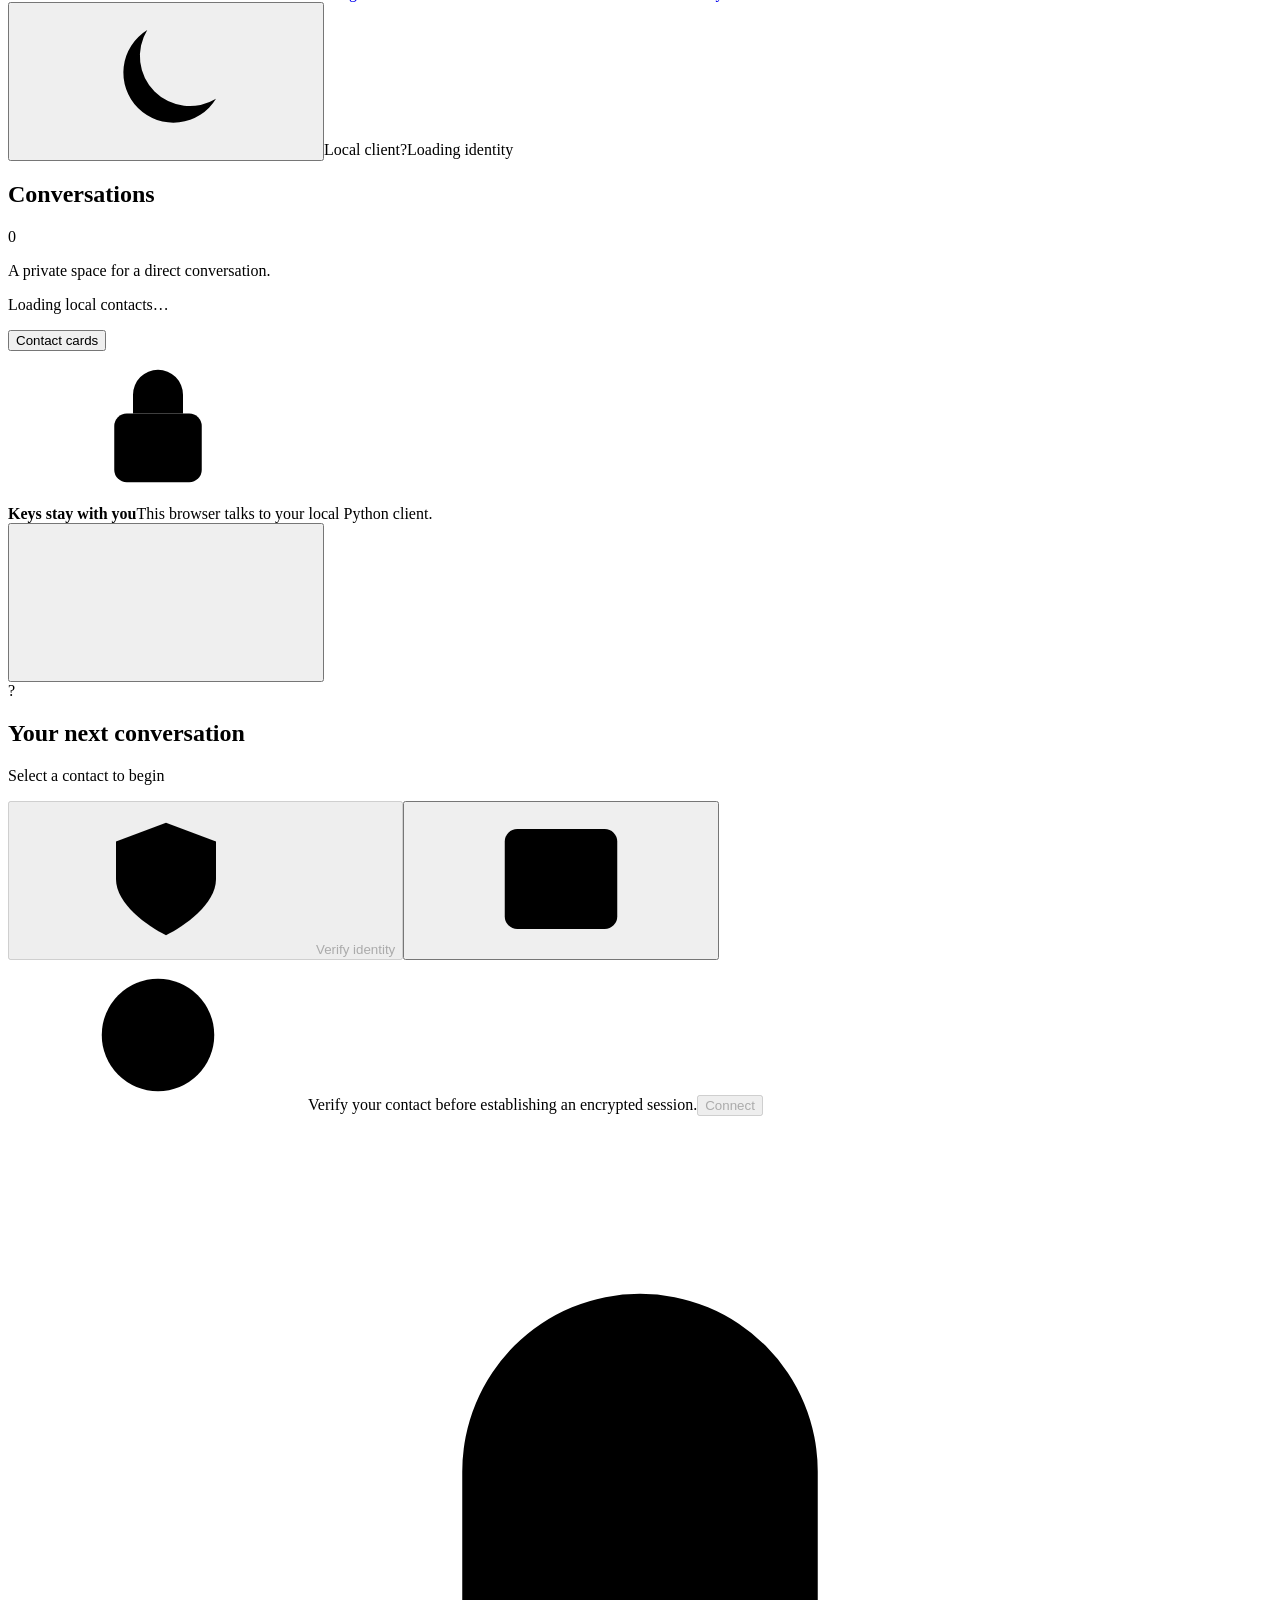
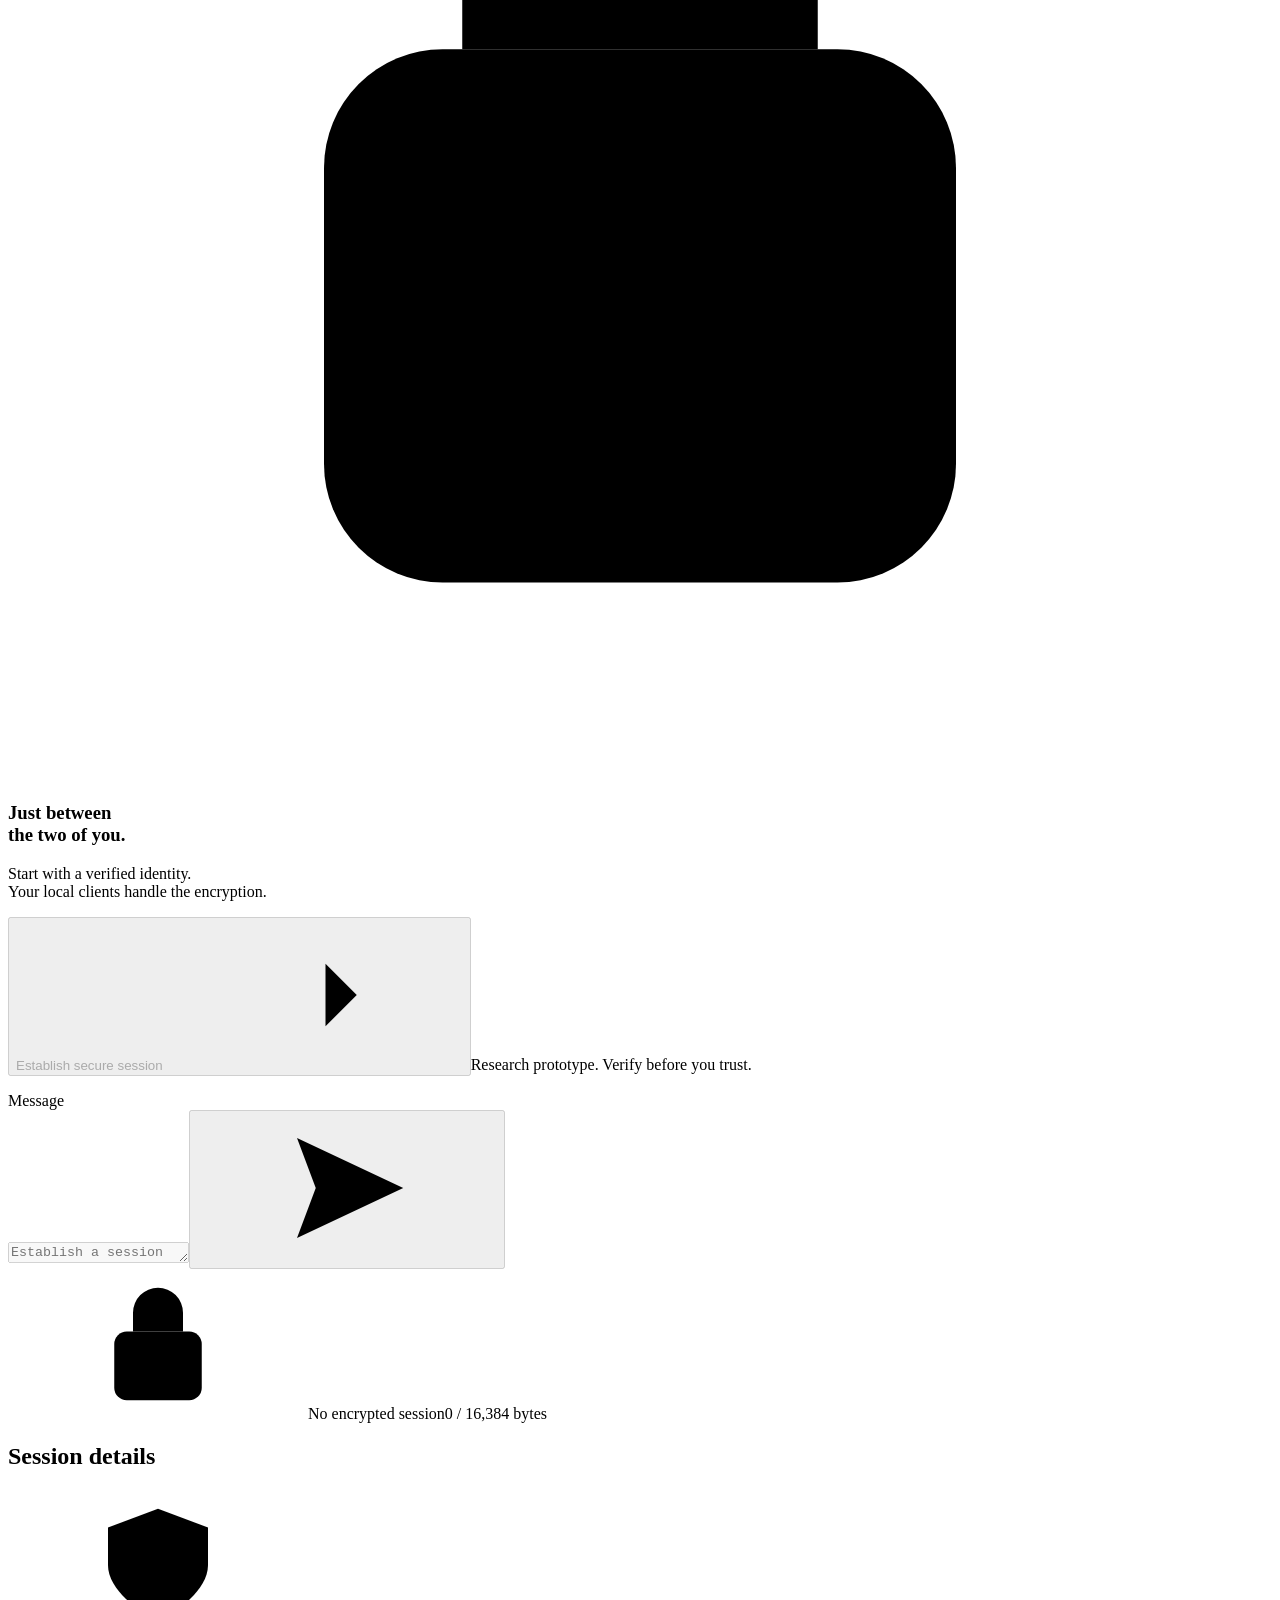
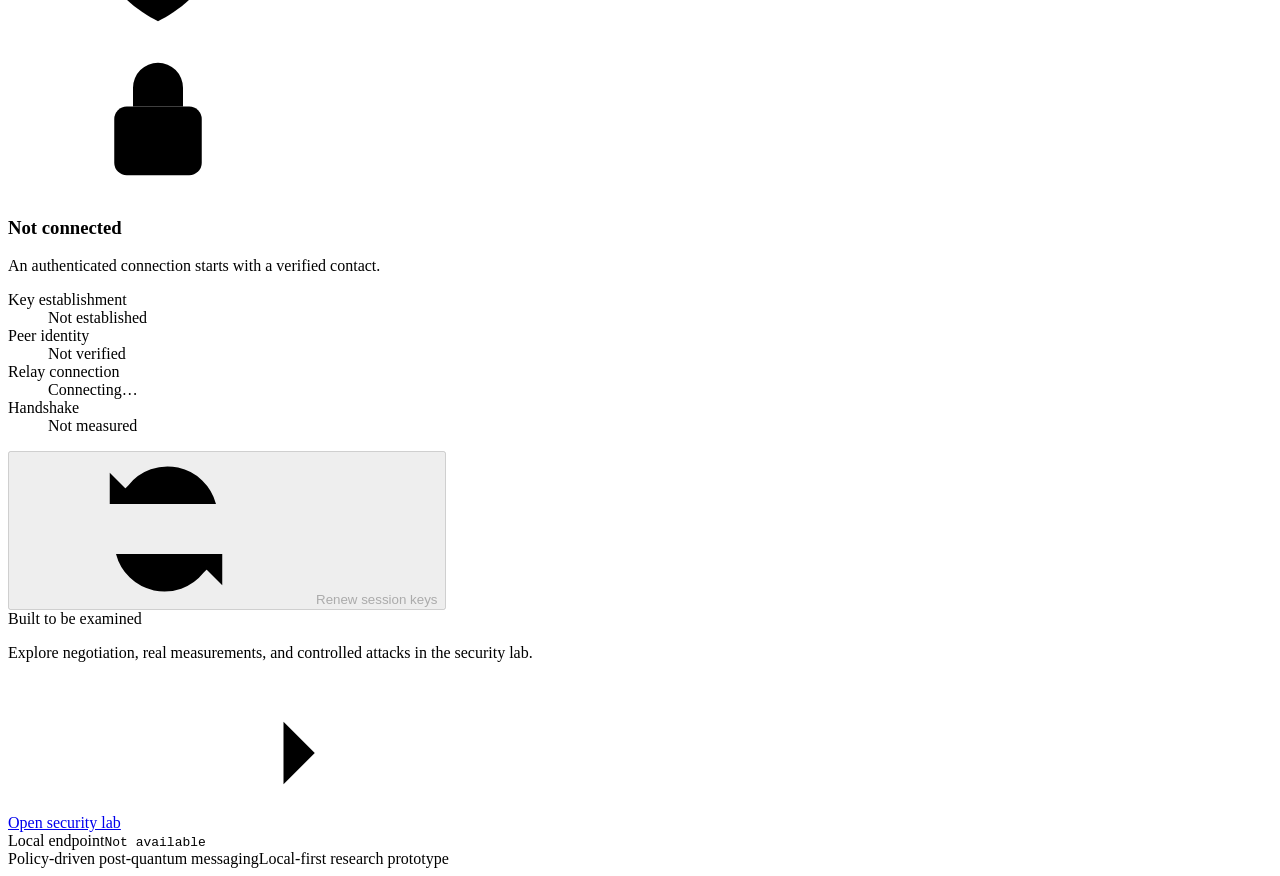
==== commit 076ff7bc: "Update visible project name and package version" ====
--- a/client/static/index.html
+++ b/client/static/index.html
@@ -5,7 +5,7 @@
   <meta name="viewport" content="width=device-width,initial-scale=1">
   <meta name="color-scheme" content="light dark">
   <meta name="description" content="A local research messenger with verified identities, policy-driven post-quantum encryption, and an inspectable security lab.">
-  <title>Crytosage: Private conversations, examined.</title>
+  <title>Cryptosage: Private conversations, examined.</title>
   <link rel="icon" href="/static/favicon.svg" type="image/svg+xml">
   <link rel="stylesheet" href="/static/styles.css">
   <script src="/static/app.js" defer></script>
@@ -31,7 +31,7 @@
 <a class="skip-link" href="#main">Skip to conversation</a>
 <div class="app-shell">
   <header class="topbar">
-    <a href="#messages" class="wordmark" aria-label="Crytosage home"><svg class="brand-mark" viewBox="0 0 32 32" aria-hidden="true"><path d="M16 2 28 9v14l-12 7L4 23V9Z"/><path d="m10 12 6-3 6 3v8l-6 3-6-3Z"/></svg><span>Crytosage<span class="wordmark-period">.</span></span></a>
+    <a href="#messages" class="wordmark" aria-label="Cryptosage home"><svg class="brand-mark" viewBox="0 0 32 32" aria-hidden="true"><path d="M16 2 28 9v14l-12 7L4 23V9Z"/><path d="m10 12 6-3 6 3v8l-6 3-6-3Z"/></svg><span>Cryptosage<span class="wordmark-period">.</span></span></a>
     <nav class="main-nav" aria-label="Workspace"><a href="#messages" class="nav-item active" data-view="messages"><svg class="icon" aria-hidden="true"><use href="#i-message"/></svg>Messages</a><a href="#overview" class="nav-item" data-view="overview"><svg class="icon" aria-hidden="true"><use href="#i-flask"/></svg>Security lab</a></nav>
     <div class="identity-menu"><button type="button" class="icon-button" id="theme-toggle" aria-label="Switch to dark mode" aria-pressed="false"><svg class="icon" aria-hidden="true"><use href="#i-moon"/></svg></button><span class="local-label">Local client</span><span class="identity-avatar" id="identity-avatar">?</span><span id="identity-name">Loading identity</span></div>
   </header>
